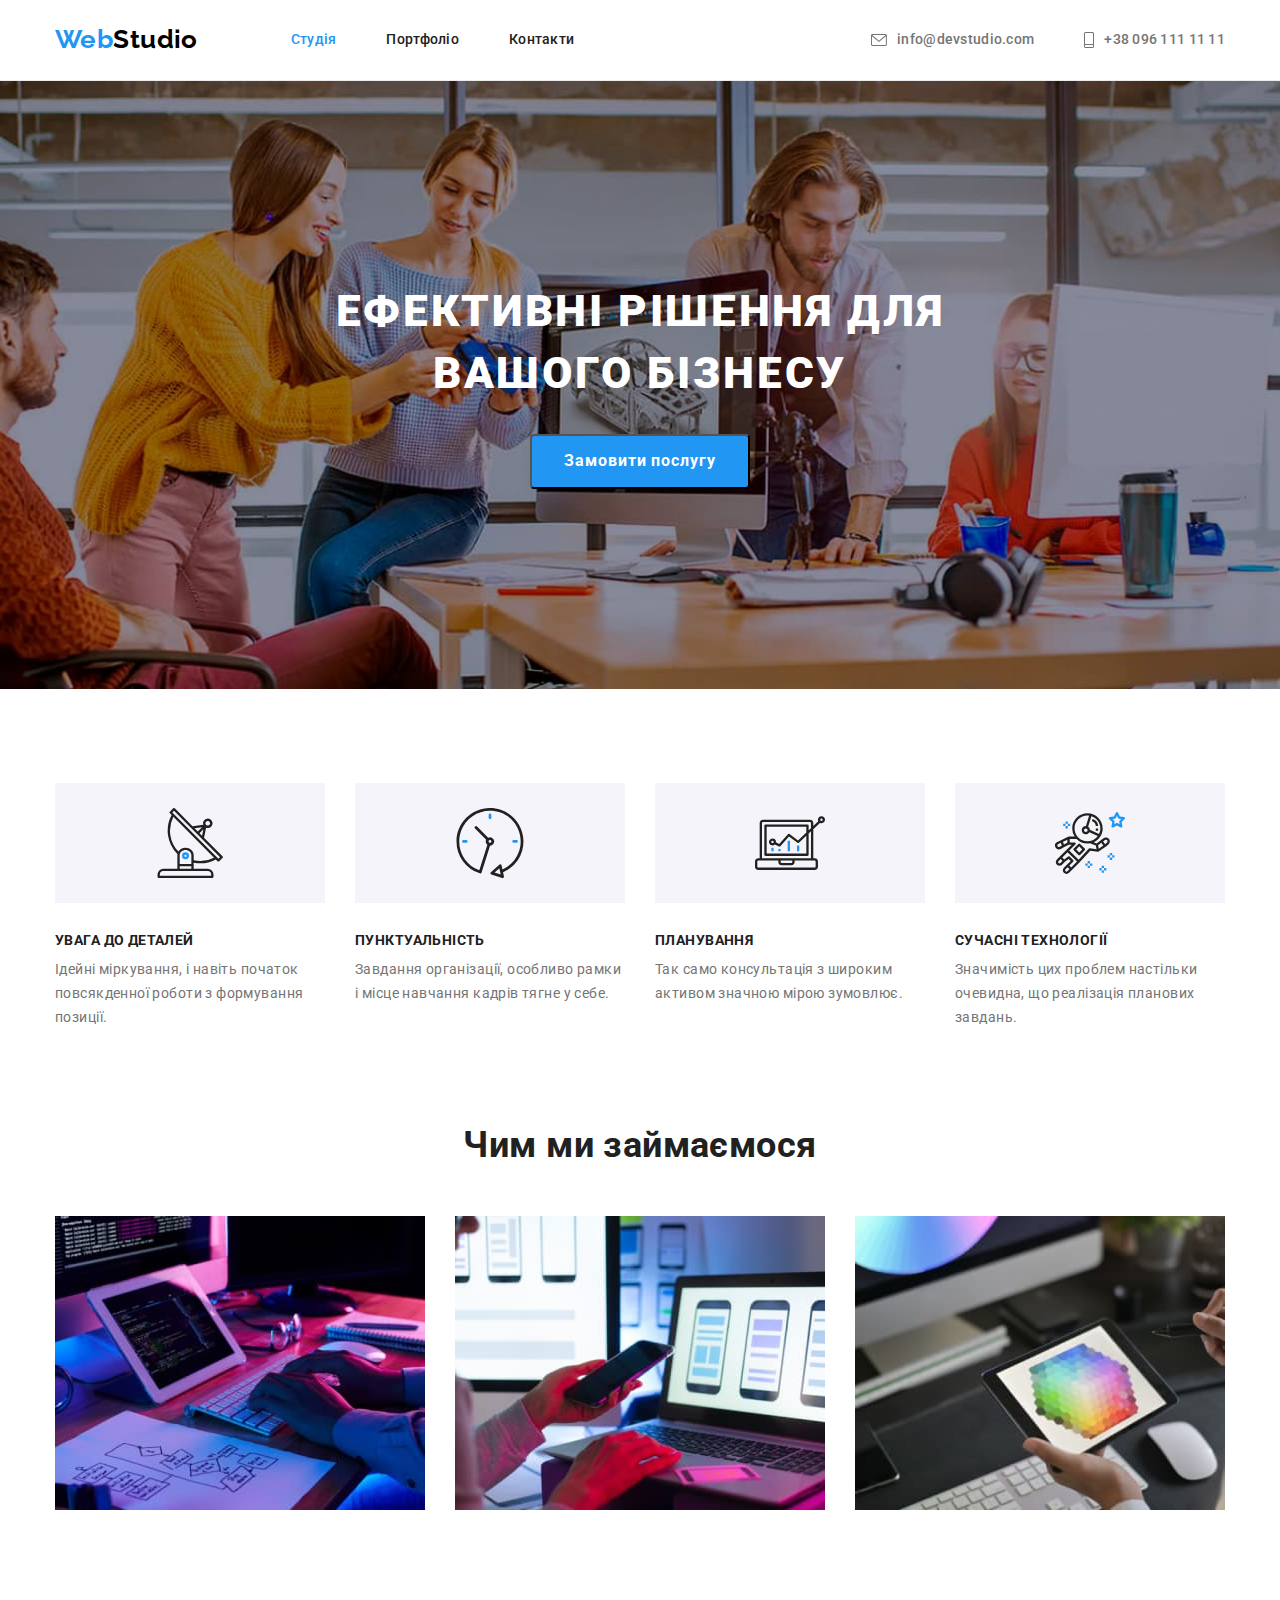
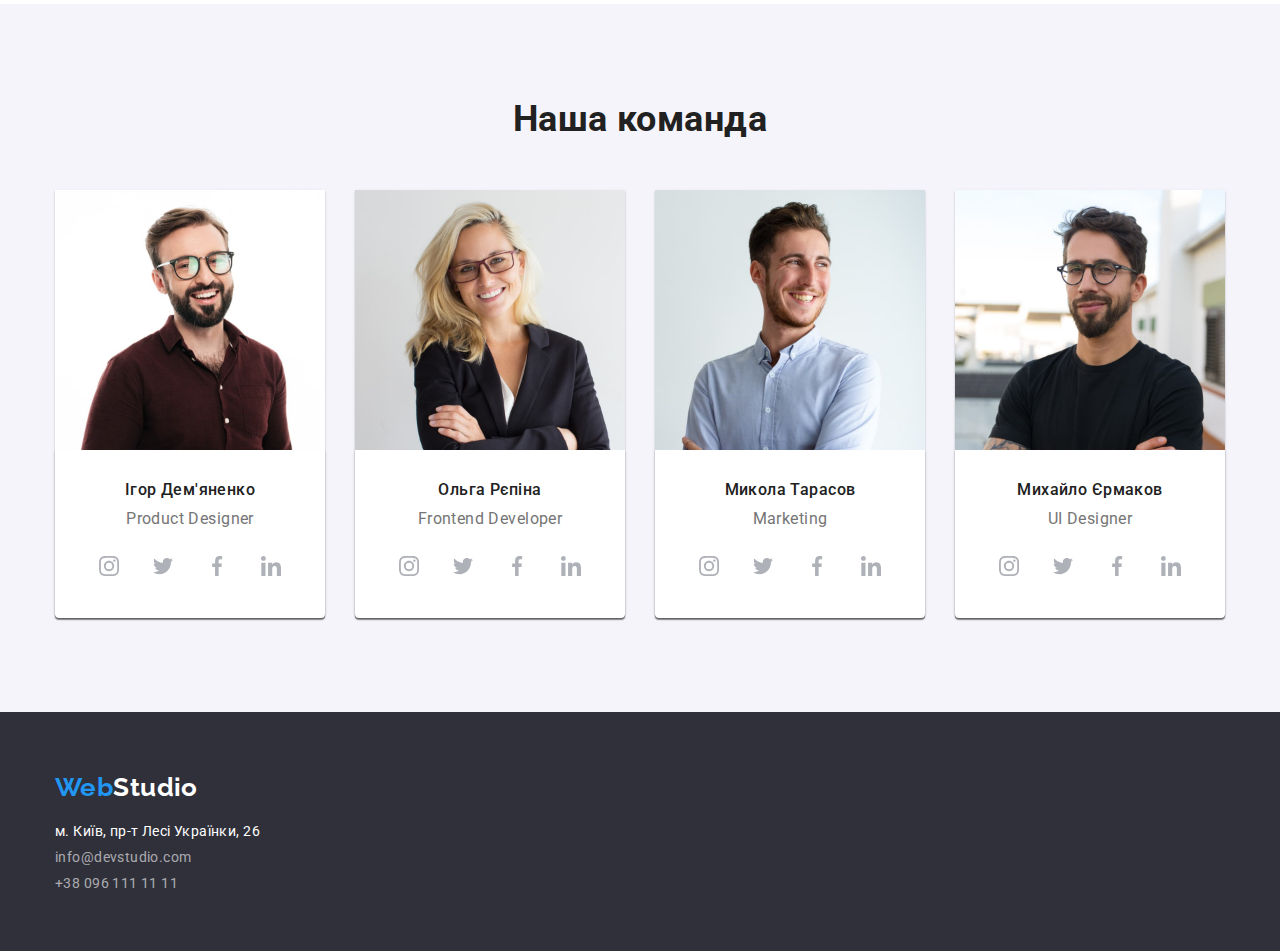
==== index.html @ ec299603 "добавила значки соц мереж" ====
<!DOCTYPE html>
<html lang="uk">
<head>
    <meta charset="UTF-8">
    <meta http-equiv="X-UA-Compatible" content="IE=edge">
    <meta name="viewport" content="width=device-width, initial-scale=1.0">
    <title>Web Studio</title>
    <link rel="preconnect" href="https://fonts.googleapis.com">
    <link rel="preconnect" href="https://fonts.gstatic.com" crossorigin>
    <link href="https://fonts.googleapis.com/css2?family=Raleway:wght@700&family=Roboto:wght@400;500;700;900&display=swap" rel="stylesheet">
    <link rel="stylesheet" href="https://cdnjs.cloudflare.com/ajax/libs/modern-normalize/1.1.0/modern-normalize.min.css">
    <link rel="stylesheet" href="./css/styles.css">
</head>
<body>
    <!-- Шапка сторінки -->
    <header>
        <!-- Навігація на інші сторінки -->
      <div class="container main-nav">
        <nav class="main-nav">
            <a href="./index.html" class="logo main-nav"><span class="logo-word">Web</span>Studio</a>
        <ul class="site-nav">
            <li class="item"><a href="./index.html" class="link current">Студія</a></li>
            <li class="item"><a href="./portfolio.html" class="link">Портфоліо</a></li>
            <li class="item"><a href="#" class="link">Контакти</a></li>
        </ul>
        </nav>
        <!-- Контакти -->
        <ul class="auth-nav">
            <li class="item">
                <svg class="envelope" height="12" width="16"><use href="./images/sprite.svg#icon-envelope"></use></svg>
                <a href="mailto:info@devstudio.com" class="link">info@devstudio.com</a>
            </li>
            <li class="item">
                <svg class="tel" height="16" width="10"><use href="./images/sprite.svg#icon-tel"></use></svg>
                <a href="tel:+380961111111" class="link">+38 096 111 11 11</a></li>
        </ul>
      </div>
    </header>
    <!-- Основний контент -->
   <main>
    <!-- Герой -->
    <section class="hero">
       <div class="container">
         <h1 class="hero-title">Ефективні рішення для вашого бізнесу</h1>
         <button type="button" class="button primary">Замовити послугу</button>
       </div>
    </section>
    <!-- Наші особливості -->
    <section class="section">
        <div class="container ">
            <h2 class="section-title visually-hidden">Наші особливості</h2>
        <ul class="features">
            <li class="item">
                <div class="icon"><svg class="com-tion" width="70" height="70"><use href="./images/sprite.svg#icon-com-tion"></use></svg></div>
                <h3 class="title">Увага до деталей</h3>
                <p class="text">Ідейні міркування, і навіть початок повсякденної роботи з формування позиції.</p>
            </li>
            <li class="item">
                <div class="icon"><svg class="com-tion" width="70" height="70"><use href="./images/sprite.svg#icon-clock"></use></svg></div>
                <h3 class="title">Пунктуальність</h3>
                <p class="text">Завдання організації, особливо рамки і місце навчання кадрів тягне у себе.</p>
            </li>
            <li class="item">
                <div class="icon"><svg class="com-tion" width="70" height="70"><use href="./images/sprite.svg#icon-diagram"></use></svg></div>
                <h3 class="title">Планування</h3>
                <p class="text">Так само консультація з широким активом значною мірою зумовлює.</p>
            </li>
            <li class="item">
                <div class="icon"><svg class="com-tion" width="70" height="70"><use href="./images/sprite.svg#icon-astronaut"></use></svg></div>
                <h3 class="title">Сучасні технології</h3>
                <p class="text">Значимість цих проблем настільки очевидна, що реалізація планових завдань.</p>
            </li>
        </ul>
        </div>
    </section>
    <!-- Чим ми займаємося -->
    <section class="section no-padding">
       <div class="container">
         <h2 class="section-title">Чим ми займаємося</h2>
        <ul class="section-list">
            <li class="item"><img src="./images/img.jpg" alt="Десктопні додатки" width="370"></li>
            <li class="item"><img src="./images/img-2.jpg" alt="Мобільні додатки" width="370"></li>
            <li class="item"><img src="./images/img-3.jpg" alt="Дизайнерські рішення" width="370"></li>
        </ul>
       </div>
    </section>
    <!-- Наша команда -->
    <section class="section">
        <div class="container">
            <h2 class="section-title">Наша команда</h2>
        <ul class="worker">
            <li class="item"><img src="./images/img-4.jpg" alt="Усміхнений мужчина в окулярах" width="270" class="img">
            <div class="element">
                <h3 class="worker-title">Ігор Дем'яненко</h3>
                <p lang="en" class="worker-text">Product Designer</p>
                <ul class="network">
                    <li class="icon"><svg height="20" width="20"><use href="./images/sprite.svg#icon-instagram"></use></svg></li>
                    <li class="icon"><svg height="20" width="20"><use href="./images/sprite.svg#icon-twitter"></use></svg></li>
                    <li class="icon"><svg height="20" width="20"><use href="./images/sprite.svg#icon-facebook"></use></svg></li>
                    <li class="icon"><svg height="20" width="20"><use href="./images/sprite.svg#icon-linkedin"></use></svg></li>
                </ul>
            </div>
            </li>
            <li class="item"><img src="./images/img-5.jpg" alt="Усміхнена дівчина" width="270" class="img">
            <div class="element">
                <h3 class="worker-title">Ольга Рєпіна</h3>
                <p lang="en" class="worker-text">Frontend Developer</p>
                <ul class="network">
                    <li class="icon"><svg height="20" width="20"><use href="./images/sprite.svg#icon-instagram"></use></svg></li>
                    <li class="icon"><svg height="20" width="20"><use href="./images/sprite.svg#icon-twitter"></use></svg></li>
                    <li class="icon"><svg height="20" width="20"><use href="./images/sprite.svg#icon-facebook"></use></svg></li>
                    <li class="icon"><svg height="20" width="20"><use href="./images/sprite.svg#icon-linkedin"></use></svg></li>
                </ul>
            </div>
            </li>
            <li class="item"><img src="./images/img-6.jpg" alt="Усміхнений хлопець" width="270" class="img">
            <div class="element">
                <h3 class="worker-title">Микола Тарасов</h3>
                <p lang="en" class="worker-text">Marketing</p>
                <ul class="network">
                    <li class="icon"><svg height="20" width="20"><use href="./images/sprite.svg#icon-instagram"></use></svg></li>
                    <li class="icon"><svg height="20" width="20"><use href="./images/sprite.svg#icon-twitter"></use></svg></li>
                    <li class="icon"><svg height="20" width="20"><use href="./images/sprite.svg#icon-facebook"></use></svg></li>
                    <li class="icon"><svg height="20" width="20"><use href="./images/sprite.svg#icon-linkedin"></use></svg></li>
                </ul>
            </div>
            </li>
            <li class="item"><img src="./images/img-7.jpg" alt="Хлопець в окулярах" width="270" class="img">
            <div class="element">
                <h3 class="worker-title">Михайло Єрмаков</h3>
                <p lang="en" class="worker-text">UI Designer</p>
                <ul class="network">
                    <li class="icon"><svg height="20" width="20"><use href="./images/sprite.svg#icon-instagram"></use></svg></li>
                    <li class="icon"><svg height="20" width="20"><use href="./images/sprite.svg#icon-twitter"></use></svg></li>
                    <li class="icon"><svg height="20" width="20"><use href="./images/sprite.svg#icon-facebook"></use></svg></li>
                    <li class="icon"><svg height="20" width="20"><use href="./images/sprite.svg#icon-linkedin"></use></svg></li>
                </ul>
            </div>
            </li>
        </ul>
        </div>
    </section>
   </main>
   <!-- Футер -->
   <footer class="footer">
    <div class="container">
        <a href="./index.html" class="logo"><span class="logo-word">Web</span>Studio</a>
    <address>
        <ul class="adress">
            <li class="item"><a href="https://goo.gl/maps/bKzN3VFKRx83bwKXA" target="_blank" rel="noopener noreferrer nofollow" class="adress-title">м. Київ, пр-т Лесі Українки, 26</a></li>
            <li class="item"><a href="mailto:info@devstudio.com" class="adress-contact">info@devstudio.com</a></li>
            <li class="item"><a href="tel:+380961111111" class="adress-contact">+38 096 111 11 11</a></li>
        </ul>
    </address>
    </div>
   </footer>
</body>
</html>
---- css/styles.css ----
:root {
    --primary-text-color:#757575;
    --secondary-gray-color:#F5F4FA;
    --title-text-color:#212121;
    --accent-color:#2196F3;
    --primary-white-color:#FFFFFF;
    --secondary-white-color:rgba(255, 255, 255, 0.6);
    --background-grey:#2F303A;
    --hover-blue-color:#188CE8;
}

header {
    border-bottom: 1px solid #ECECEC;
}

body {
    background-color: var(--primary-white-color);
    color: var(--primary-text-color);

    font-family: roboto, sans-serif;
    letter-spacing: 0.03em;
    font-size: 14px;
}

h1, h2, h3, p, ul {
    margin-top: 0;
    margin-bottom: 0;
}

img, svg {
    display: block;
}

.container {
margin-left: auto;
margin-right: auto;
width: 1200px;
padding-left: 15px;
padding-right: 15px;
}

/* logo */
.logo {
    color: #000000;

    font-family: Raleway, sans-serif;
    font-weight: 700;
    font-size: 26px;
    line-height: 1.2;
    text-decoration: none;
}

.logo-word {
    color: var(--accent-color);

    font-family: Raleway, sans-serif;
}

/* маркери */
ul {
    list-style: none;
    padding-inline-start: 0;
}

/* прихований текст */
.visually-hidden {
  position: absolute;
    white-space: nowrap;
    width: 1px;
    height: 1px;
    overflow: hidden;
    border: 0;
    padding: 0;
    clip: rect(0 0 0 0);
    clip-path: inset(50%);
    margin: -1px;
}

/* main nav */
.main-nav {
    display: flex;
    align-self: center;
}

/* site nav */
.site-nav {
    display: flex;
    margin-left: 93px;
}

.site-nav .item+ .item {
    margin-left: 50px;
}

.site-nav .link {
    display: block;
    padding-top: 32px;
    padding-bottom: 32px;

    color: var(--title-text-color);
    letter-spacing: 0.02em;

    font-weight: 500;
    line-height: 1.14;
    text-decoration: none;
}

.site-nav .link:hover,
.site-nav .link:focus {
    color: var(--accent-color);
}

.site-nav .link.current {
    color: var(--accent-color);
}

/* контакти */
.auth-nav {
    display: flex;
    margin-left: auto;
}

.auth-nav .item+ .item {
    margin-left: 50px;
}

.auth-nav .item {
    display: flex;
    align-items: center;
}

.auth-nav .envelope {
    fill: var(--primary-text-color);
}

.auth-nav .tel,
.auth-nav .envelope {
    margin-right: 10px;
    cursor: pointer;
}

.auth-nav .link {
    display: block;
    padding-top: 32px;
    padding-bottom: 32px;

    color: var(--primary-text-color);

    font-weight: 500;
    line-height: 1.14;
    letter-spacing: 0.02em;
    text-decoration: none;
}

.auth-nav .link:hover,
.auth-nav .link:focus {
    color: var(--accent-color);
}

/* footer */
.footer {
    padding-top: 60px;
    padding-bottom: 60px;

    background-color: var(--background-grey);
}

.footer .logo {
    display: block;
    margin-bottom: 20px;

    color: var(--primary-white-color);

    font-family: Raleway, sans-serif;
    font-weight: 700;
    font-size: 26px;
    line-height: 1.2;
    text-decoration: none;
}

.adress {
     font-style: normal;   
}

.adress .item+ .item {
    margin-top: 9px;
} 

.adress-title {
    color: var(--primary-white-color);
    text-decoration: none;
    line-height: 1.19;
}

.adress-contact {
    color: var(--secondary-white-color);
    text-decoration: none;
    line-height: 1.19;
}

.adress-contact:hover {
    color: var(--accent-color);
}

.adress-contact:focus {
    color: var(--accent-color);
}

/* index */
/* hero */
.hero {
    background-color: var(--background-grey);
    min-height: 600px;
    max-width: 1600px;
    margin: 0 auto;

    background-image: url(../images/img-hero.jpg);
    background-position: center;
    background-size: cover;

    text-align: center;
    padding-top: 200px;
    padding-bottom: 200px;
}

.hero-title {
    width: 696px;
    margin: 0 auto;
    margin-bottom: 30px;

    color: var(--primary-white-color);

    font-style: normal;
    font-weight: 900;
    font-size: 44px;
    line-height: 1.4;
    letter-spacing: 0.06em;
    text-transform: uppercase;
}

/* button */
.button {
    display: inline-block;
    border-radius: 4px;
    text-align: center;

    color: var(--primary-white-color);
    background-color: var(--accent-color);

    font-family: inherit;
    font-weight: 700;
    font-size: 16px;
    line-height: 1.9;
}

.button.primary {
    padding: 10px 32px;
    min-width: 216px;

    color: var(--primary-white-color);
    background-color: var(--accent-color);

    letter-spacing: 0.06em;
    cursor: pointer;
}

.button.primary:hover {
    color: var(--primary-white-color);
    background-color: var(--hover-blue-color);
}

.button.primary:focus {
    color: var(--primary-white-color);
    background-color: var(--hover-blue-color);
}

/* features */
.features {
    display: flex;
    justify-content: space-between;
}

.features .icon {
    display: flex;
    align-items:center;
    justify-content: center;
    height: 120px;
    margin-bottom: 30px;
    background-color: var(--secondary-gray-color);
}

.features .title {
    margin-bottom: 10px;

    color: var(--title-text-color);

    font-size: 14px;
    line-height: 1.14;
    text-transform: uppercase;
}

.features .item {
    width: 270px;
}

.features .text {
    line-height: 1.7;
}

/* section */
.section {
    padding-top: 94px;
    padding-bottom: 94px;
}

.section:nth-child(4) {
    background-color: var(--secondary-gray-color);
}

.section.no-padding {
    padding-top: 0;
}

.section-title {
    margin-bottom: 50px;

    color: var(--title-text-color);

    font-size: 36px;
    line-height: 1.17;
    text-align: center;
}

.section-list {
    display: flex;
}

.section-list .item+ .item {
    margin-left: 30px;
}

/* команда */
.team {
    padding-top: 94px;
    padding-bottom: 94px;

    background-color: var(--secondary-gray-color);
}
.worker .worker-title {
    margin-bottom: 10px;

    color: var(--title-text-color);

    font-weight: 500; 
    font-size: 16px;
    line-height: 1.19;
    text-align: center;
}

.worker {
    display: flex;
}

.worker .item+ .item {
    margin-left: 30px;
}

.worker .network {
    display: flex;
    margin: 0 32px;
    justify-content: space-between;
    align-items:center;
}

.network .icon {
    height: 44px;
    width: 44px;
    padding: 12px;
    fill: #AFB1B8;
    border-radius:50%;
}

.network .icon:hover {
    background-color: var(--accent-color);
    fill:var(--primary-white-color);
} 

.worker .item {
    background-color: var(--primary-white-color);
    border-bottom-left-radius: 4px;
    border-bottom-right-radius: 4px;
    box-shadow: 0px 1px 3px rgba(0, 0, 0, 0.12), 0px 1px 1px rgba(0, 0, 0, 0.14), 0px 2px 1px rgba(0, 0, 0, 0.2);
}

.worker .element {
    border-bottom-left-radius: 4px;
    border-bottom-right-radius: 4px;
    box-shadow: 0px 1px 3px rgba(0, 0, 0, 0.12), 0px 1px 1px rgba(0, 0, 0, 0.14), 0px 2px 1px rgba(0, 0, 0, 0.2);
    padding-top: 30px;
    padding-bottom: 30px;
}

.worker .worker-text {
    font-size: 16px;
    line-height: 1.19;
    text-align: center;
    margin-bottom: 16px;
}

/* portfolio */
/* button */
.button.secondary {
    padding: 6px 22px;
    min-width: 73px;

    color: var(--title-text-color);
    background-color: var(--secondary-gray-color);

    font-weight: 500;
    font-size: 16px;
    line-height: 1.6;
    cursor: pointer;
    border: none;
}

.button.secondary:hover{
    color: var(--primary-white-color);
    background-color: var(--accent-color);
}

.button.secondary:focus {
    color: var(--primary-white-color);
    background-color: var(--accent-color);
}

.section .filter {
    display: flex;
    justify-content: center;
    margin-bottom: 56px;
}

.filter .item+ .item {
    margin-left: 8px;
}

/* work */
.work-list {
    display: flex;
    flex-wrap: wrap;
    gap: 30px;
}

.flex-element .link {
    text-decoration: none;
}

.project .project-title {
    margin-bottom: 4px;

    color: var(--title-text-color);

    font-size: 18px;
    line-height: 2;
    letter-spacing: 0.06em;
}

.project .project-text {
    color: var(--primary-text-color);

    font-size: 16px;
    line-height: 1.9;
}

.project {
    border: 1px solid #EEEEEE;
    border-top: none;
    padding: 20px 24px;
}
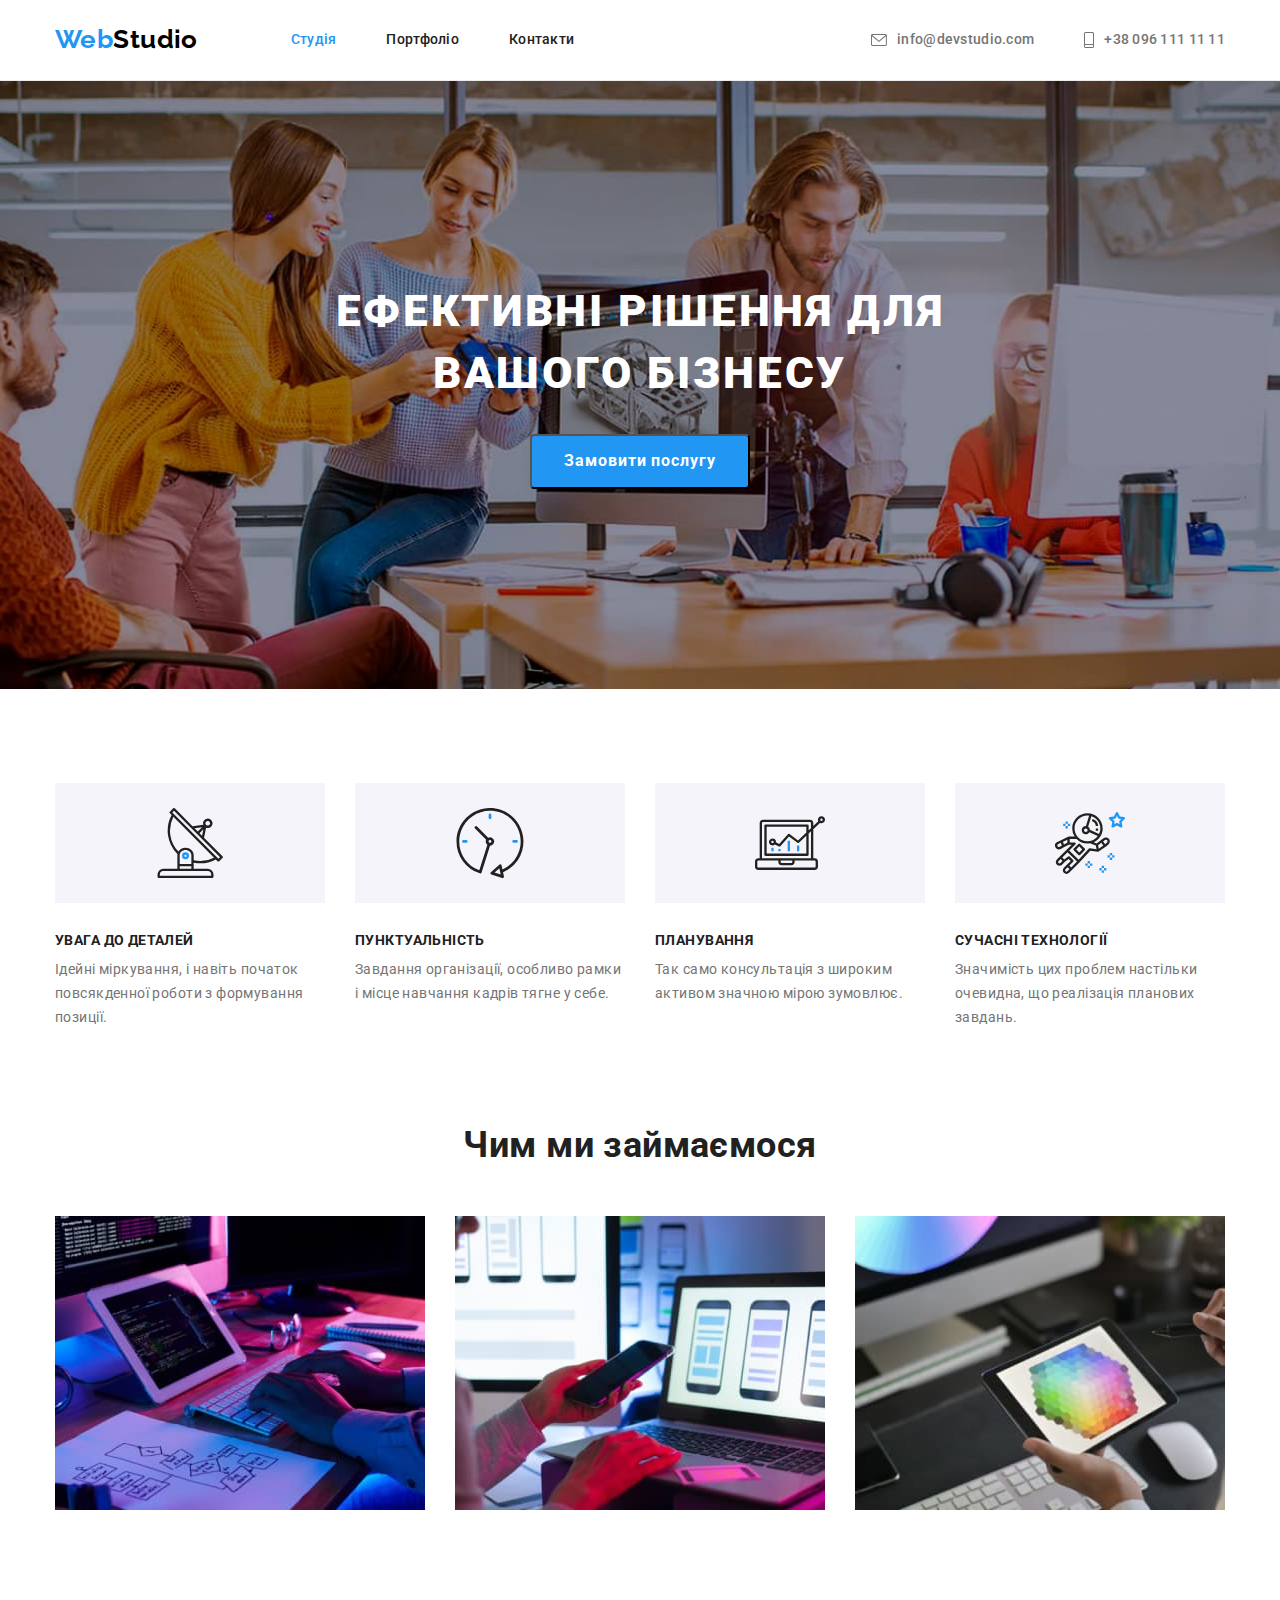
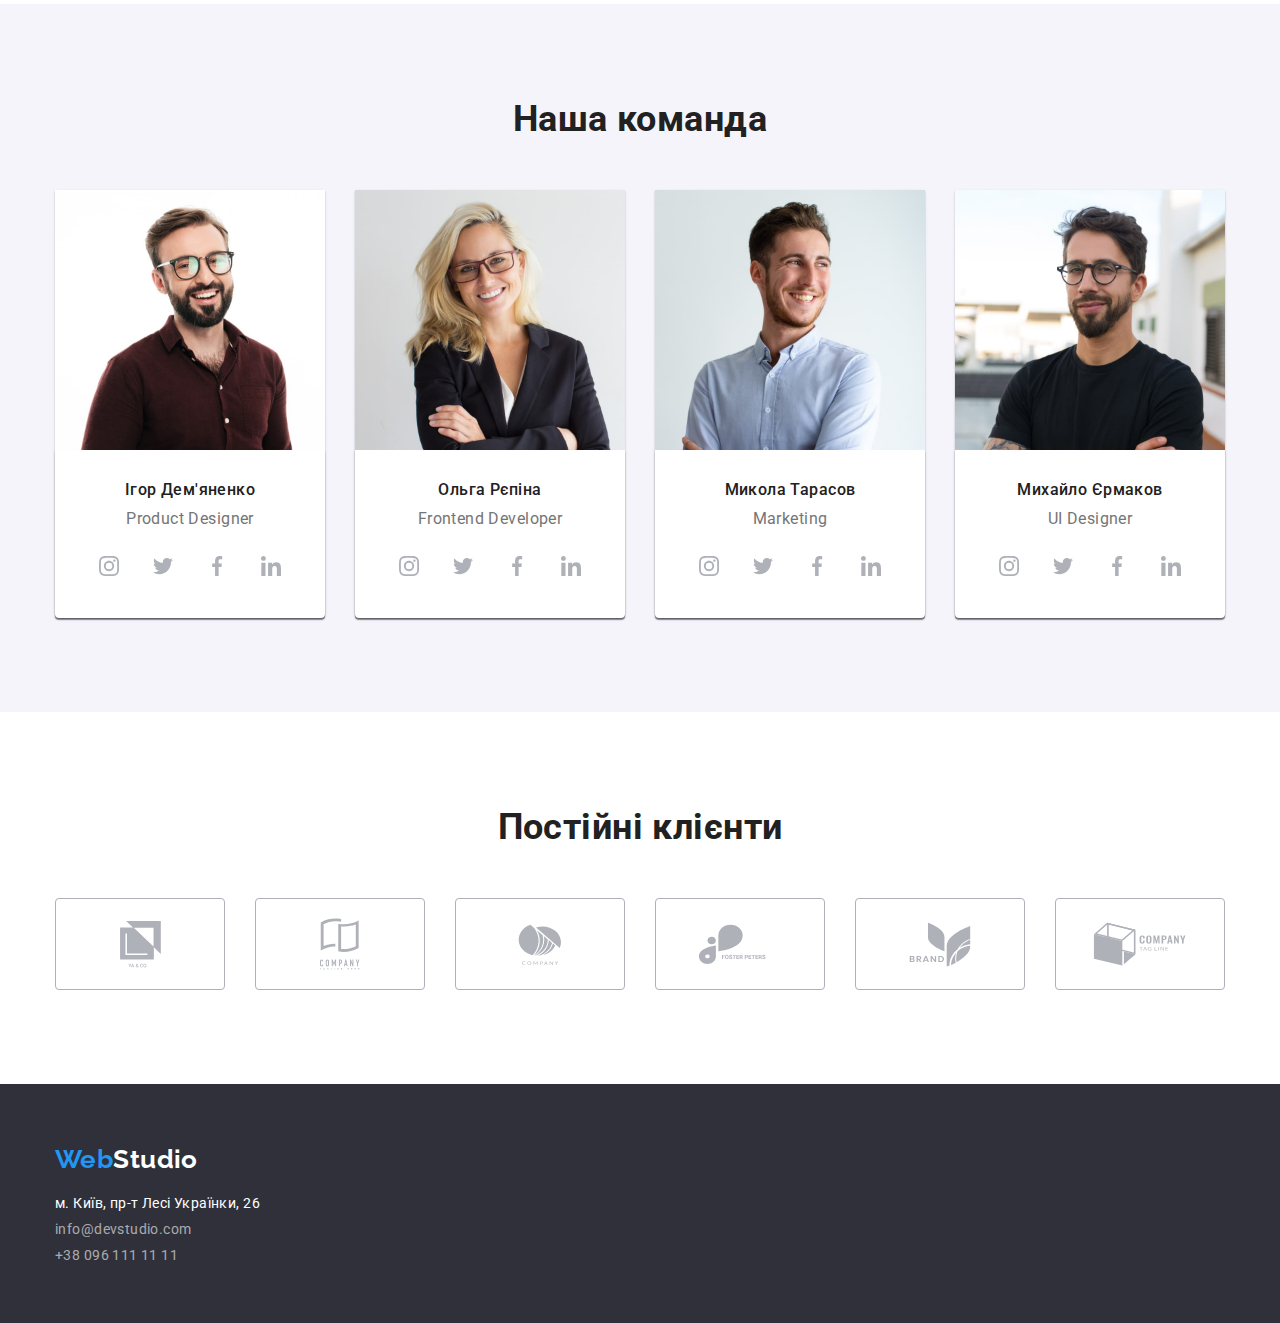
==== commit ba5a2fae: "добавила секцію company" ====
--- a/index.html
+++ b/index.html
@@ -51,22 +51,22 @@
             <h2 class="section-title visually-hidden">Наші особливості</h2>
         <ul class="features">
             <li class="item">
-                <div class="icon"><svg class="com-tion" width="70" height="70"><use href="./images/sprite.svg#icon-com-tion"></use></svg></div>
+                <div class="icon"><svg width="70" height="70"><use href="./images/sprite.svg#icon-com-tion"></use></svg></div>
                 <h3 class="title">Увага до деталей</h3>
                 <p class="text">Ідейні міркування, і навіть початок повсякденної роботи з формування позиції.</p>
             </li>
             <li class="item">
-                <div class="icon"><svg class="com-tion" width="70" height="70"><use href="./images/sprite.svg#icon-clock"></use></svg></div>
+                <div class="icon"><svg width="70" height="70"><use href="./images/sprite.svg#icon-clock"></use></svg></div>
                 <h3 class="title">Пунктуальність</h3>
                 <p class="text">Завдання організації, особливо рамки і місце навчання кадрів тягне у себе.</p>
             </li>
             <li class="item">
-                <div class="icon"><svg class="com-tion" width="70" height="70"><use href="./images/sprite.svg#icon-diagram"></use></svg></div>
+                <div class="icon"><svg width="70" height="70"><use href="./images/sprite.svg#icon-diagram"></use></svg></div>
                 <h3 class="title">Планування</h3>
                 <p class="text">Так само консультація з широким активом значною мірою зумовлює.</p>
             </li>
             <li class="item">
-                <div class="icon"><svg class="com-tion" width="70" height="70"><use href="./images/sprite.svg#icon-astronaut"></use></svg></div>
+                <div class="icon"><svg width="70" height="70"><use href="./images/sprite.svg#icon-astronaut"></use></svg></div>
                 <h3 class="title">Сучасні технології</h3>
                 <p class="text">Значимість цих проблем настільки очевидна, що реалізація планових завдань.</p>
             </li>
@@ -140,6 +140,19 @@
         </ul>
         </div>
     </section>
+    <section class="section">
+        <div class="container">
+            <h2 class="section-title">Постійні клієнти</h2>
+            <ul class="list-company">
+                <li class="icon"><svg width="41" height="46.7"><use href="/images/sprite.svg#icon-company1"></use></svg></li>
+                <li class="icon"><svg width="40" height="52"><use href="/images/sprite.svg#icon-company2"></use></svg></li>
+                <li class="icon"><svg width="43.46" height="41.18"><use href="/images/sprite.svg#icon-company3"></use></svg></li>
+                <li class="icon"><svg width="84.44" height="40.62"><use href="/images/sprite.svg#icon-company4"></use></svg></li>
+                <li class="icon"><svg width="62.54" height="45.43"><use href="/images/sprite.svg#icon-company5"></use></svg></li>
+                <li class="icon"><svg width="93.79" height="43.93"><use href="/images/sprite.svg#icon-company6"></use></svg></li>
+            </ul>
+        </div>
+    </section>
    </main>
    <!-- Футер -->
    <footer class="footer">
--- a/css/styles.css
+++ b/css/styles.css
@@ -7,6 +7,7 @@
     --secondary-white-color:rgba(255, 255, 255, 0.6);
     --background-grey:#2F303A;
     --hover-blue-color:#188CE8;
+    --primary-icon-color:#AFB1B8;
 }
 
 header {
@@ -407,6 +408,30 @@
     margin-bottom: 16px;
 }
 
+/* companies */
+
+.list-company {
+    display: flex;
+    justify-content: space-between;
+}
+
+.list-company .icon {
+    display: flex;
+    border: 1px solid var(--primary-icon-color);
+    border-radius: 4px;
+    fill: var(--primary-icon-color);
+    height: 92px;
+    width: 170px;
+    align-items:center;
+    justify-content: center;
+    cursor: pointer;
+}
+
+.list-company .icon:hover {
+    fill: var(--accent-color);
+    border: 1px solid var(--accent-color); 
+}
+
 /* portfolio */
 /* button */
 .button.secondary {
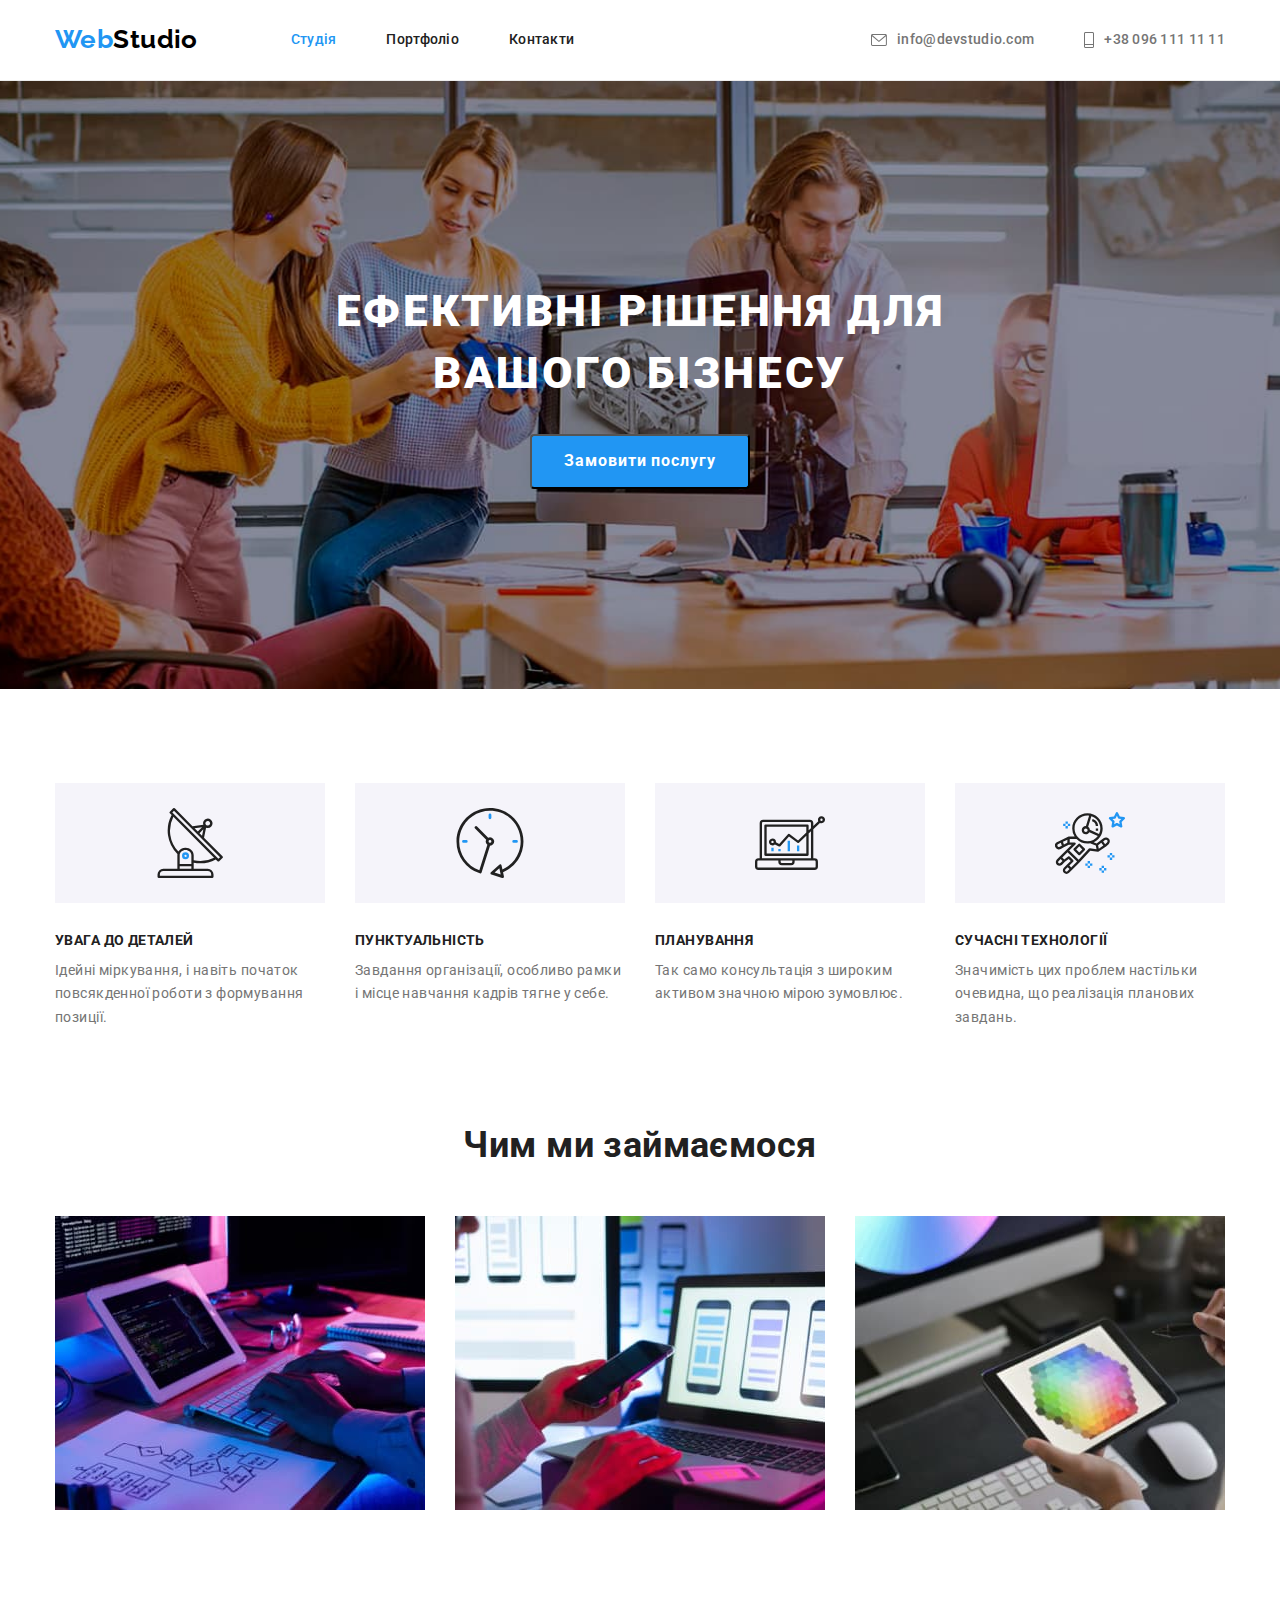
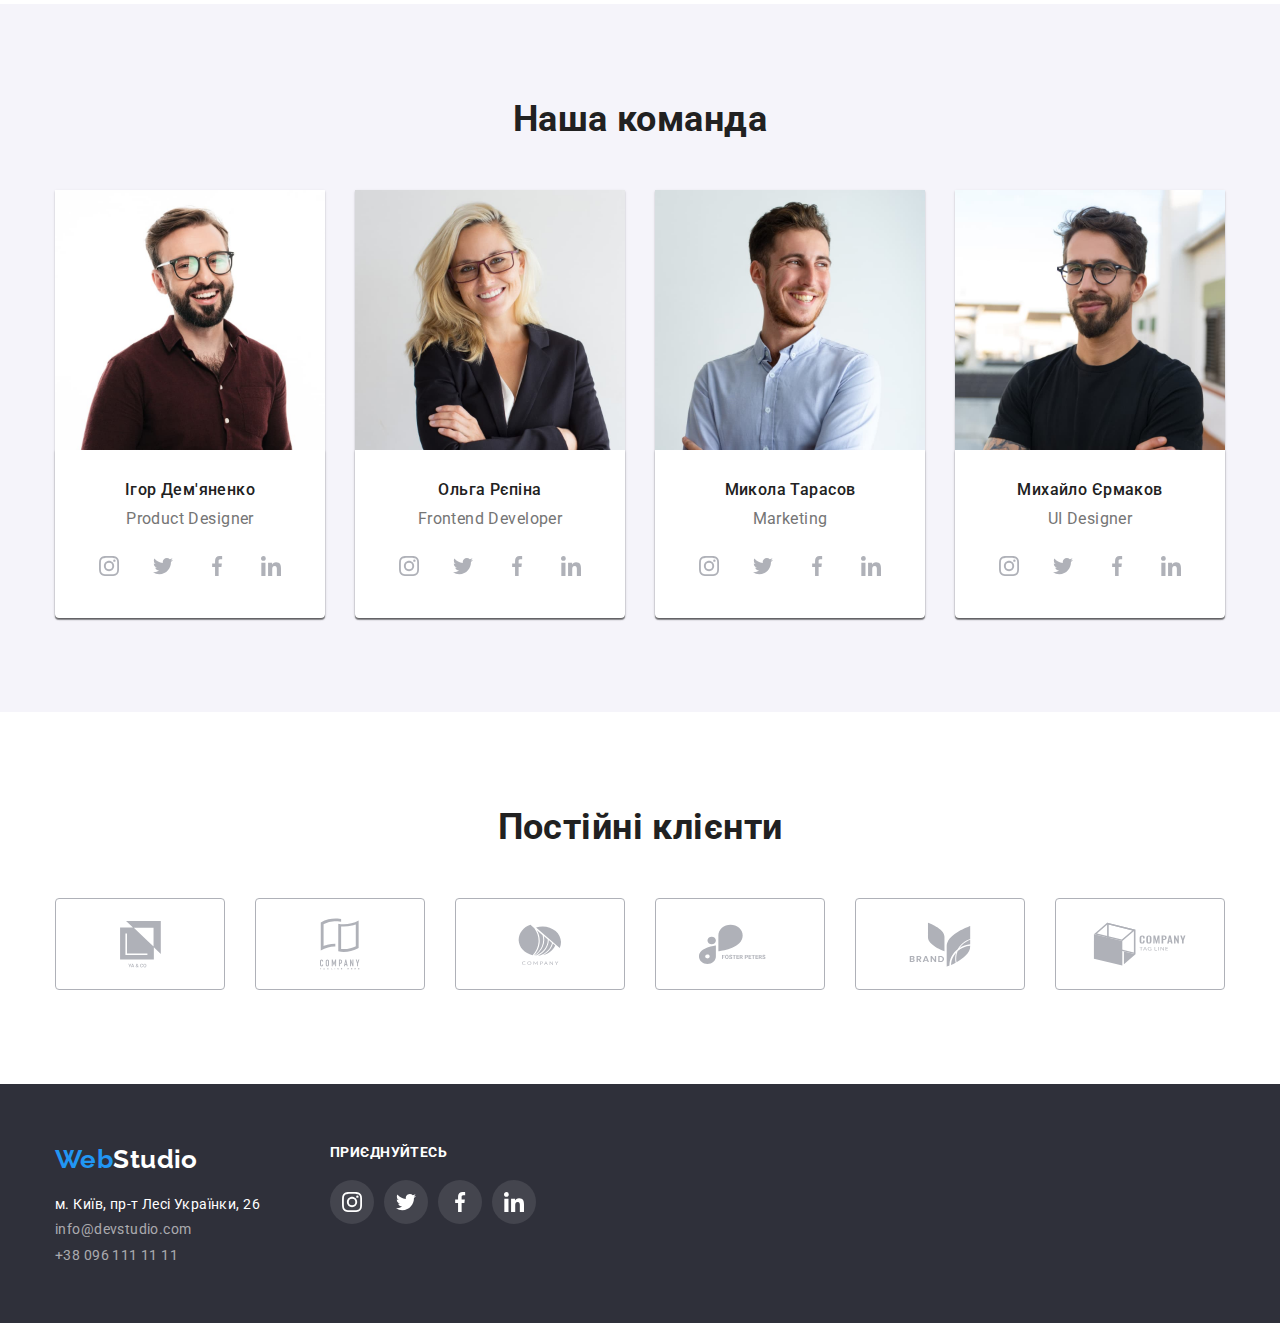
==== commit 87ad40a5: "добавила соц мережі в футер" ====
--- a/index.html
+++ b/index.html
@@ -26,13 +26,22 @@
         </nav>
         <!-- Контакти -->
         <ul class="auth-nav">
-            <li class="item">
-                <svg class="envelope" height="12" width="16"><use href="./images/sprite.svg#icon-envelope"></use></svg>
-                <a href="mailto:info@devstudio.com" class="link">info@devstudio.com</a>
+            <li class="item">  
+                <a href="mailto:info@devstudio.com" class="link">
+                    <svg class="envelope" height="12" width="16">
+                        <use href="./images/sprite.svg#icon-envelope"></use>
+                    </svg>
+                    info@devstudio.com
+                </a>
             </li>
             <li class="item">
-                <svg class="tel" height="16" width="10"><use href="./images/sprite.svg#icon-tel"></use></svg>
-                <a href="tel:+380961111111" class="link">+38 096 111 11 11</a></li>
+                <a href="tel:+380961111111" class="link">
+                    <svg class="tel" height="16" width="10">
+                        <use href="./images/sprite.svg#icon-tel"></use>
+                    </svg>
+                    +38 096 111 11 11
+                </a>
+            </li>
         </ul>
       </div>
     </header>
@@ -94,10 +103,10 @@
                 <h3 class="worker-title">Ігор Дем'яненко</h3>
                 <p lang="en" class="worker-text">Product Designer</p>
                 <ul class="network">
-                    <li class="icon"><svg height="20" width="20"><use href="./images/sprite.svg#icon-instagram"></use></svg></li>
-                    <li class="icon"><svg height="20" width="20"><use href="./images/sprite.svg#icon-twitter"></use></svg></li>
-                    <li class="icon"><svg height="20" width="20"><use href="./images/sprite.svg#icon-facebook"></use></svg></li>
-                    <li class="icon"><svg height="20" width="20"><use href="./images/sprite.svg#icon-linkedin"></use></svg></li>
+                    <li class="icon" tabindex="0"><svg height="20" width="20"><use href="./images/sprite.svg#icon-instagram"></use></svg></li>
+                    <li class="icon" tabindex="0"><svg height="20" width="20"><use href="./images/sprite.svg#icon-twitter"></use></svg></li>
+                    <li class="icon" tabindex="0"><svg height="20" width="20"><use href="./images/sprite.svg#icon-facebook"></use></svg></li>
+                    <li class="icon" tabindex="0"><svg height="20" width="20"><use href="./images/sprite.svg#icon-linkedin"></use></svg></li>
                 </ul>
             </div>
             </li>
@@ -106,10 +115,10 @@
                 <h3 class="worker-title">Ольга Рєпіна</h3>
                 <p lang="en" class="worker-text">Frontend Developer</p>
                 <ul class="network">
-                    <li class="icon"><svg height="20" width="20"><use href="./images/sprite.svg#icon-instagram"></use></svg></li>
-                    <li class="icon"><svg height="20" width="20"><use href="./images/sprite.svg#icon-twitter"></use></svg></li>
-                    <li class="icon"><svg height="20" width="20"><use href="./images/sprite.svg#icon-facebook"></use></svg></li>
-                    <li class="icon"><svg height="20" width="20"><use href="./images/sprite.svg#icon-linkedin"></use></svg></li>
+                    <li class="icon" tabindex="0"><svg height="20" width="20"><use href="./images/sprite.svg#icon-instagram"></use></svg></li>
+                    <li class="icon" tabindex="0"><svg height="20" width="20"><use href="./images/sprite.svg#icon-twitter"></use></svg></li>
+                    <li class="icon" tabindex="0"><svg height="20" width="20"><use href="./images/sprite.svg#icon-facebook"></use></svg></li>
+                    <li class="icon" tabindex="0"><svg height="20" width="20"><use href="./images/sprite.svg#icon-linkedin"></use></svg></li>
                 </ul>
             </div>
             </li>
@@ -118,10 +127,10 @@
                 <h3 class="worker-title">Микола Тарасов</h3>
                 <p lang="en" class="worker-text">Marketing</p>
                 <ul class="network">
-                    <li class="icon"><svg height="20" width="20"><use href="./images/sprite.svg#icon-instagram"></use></svg></li>
-                    <li class="icon"><svg height="20" width="20"><use href="./images/sprite.svg#icon-twitter"></use></svg></li>
-                    <li class="icon"><svg height="20" width="20"><use href="./images/sprite.svg#icon-facebook"></use></svg></li>
-                    <li class="icon"><svg height="20" width="20"><use href="./images/sprite.svg#icon-linkedin"></use></svg></li>
+                    <li class="icon" tabindex="0"><svg height="20" width="20"><use href="./images/sprite.svg#icon-instagram"></use></svg></li>
+                    <li class="icon" tabindex="0"><svg height="20" width="20"><use href="./images/sprite.svg#icon-twitter"></use></svg></li>
+                    <li class="icon" tabindex="0"><svg height="20" width="20"><use href="./images/sprite.svg#icon-facebook"></use></svg></li>
+                    <li class="icon" tabindex="0"><svg height="20" width="20"><use href="./images/sprite.svg#icon-linkedin"></use></svg></li>
                 </ul>
             </div>
             </li>
@@ -130,10 +139,10 @@
                 <h3 class="worker-title">Михайло Єрмаков</h3>
                 <p lang="en" class="worker-text">UI Designer</p>
                 <ul class="network">
-                    <li class="icon"><svg height="20" width="20"><use href="./images/sprite.svg#icon-instagram"></use></svg></li>
-                    <li class="icon"><svg height="20" width="20"><use href="./images/sprite.svg#icon-twitter"></use></svg></li>
-                    <li class="icon"><svg height="20" width="20"><use href="./images/sprite.svg#icon-facebook"></use></svg></li>
-                    <li class="icon"><svg height="20" width="20"><use href="./images/sprite.svg#icon-linkedin"></use></svg></li>
+                    <li class="icon" tabindex="0"><svg height="20" width="20"><use href="./images/sprite.svg#icon-instagram"></use></svg></li>
+                    <li class="icon" tabindex="0"><svg height="20" width="20"><use href="./images/sprite.svg#icon-twitter"></use></svg></li>
+                    <li class="icon" tabindex="0"><svg height="20" width="20"><use href="./images/sprite.svg#icon-facebook"></use></svg></li>
+                    <li class="icon" tabindex="0"><svg height="20" width="20"><use href="./images/sprite.svg#icon-linkedin"></use></svg></li>
                 </ul>
             </div>
             </li>
@@ -144,12 +153,12 @@
         <div class="container">
             <h2 class="section-title">Постійні клієнти</h2>
             <ul class="list-company">
-                <li class="icon"><svg width="41" height="46.7"><use href="/images/sprite.svg#icon-company1"></use></svg></li>
-                <li class="icon"><svg width="40" height="52"><use href="/images/sprite.svg#icon-company2"></use></svg></li>
-                <li class="icon"><svg width="43.46" height="41.18"><use href="/images/sprite.svg#icon-company3"></use></svg></li>
-                <li class="icon"><svg width="84.44" height="40.62"><use href="/images/sprite.svg#icon-company4"></use></svg></li>
-                <li class="icon"><svg width="62.54" height="45.43"><use href="/images/sprite.svg#icon-company5"></use></svg></li>
-                <li class="icon"><svg width="93.79" height="43.93"><use href="/images/sprite.svg#icon-company6"></use></svg></li>
+                <li class="icon" tabindex="0"><svg width="41" height="46.7"><use href="/images/sprite.svg#icon-company1"></use></svg></li>
+                <li class="icon" tabindex="0"><svg width="40" height="52"><use href="/images/sprite.svg#icon-company2"></use></svg></li>
+                <li class="icon" tabindex="0"><svg width="43.46" height="41.18"><use href="/images/sprite.svg#icon-company3"></use></svg></li>
+                <li class="icon" tabindex="0"><svg width="84.44" height="40.62"><use href="/images/sprite.svg#icon-company4"></use></svg></li>
+                <li class="icon" tabindex="0"><svg width="62.54" height="45.43"><use href="/images/sprite.svg#icon-company5"></use></svg></li>
+                <li class="icon" tabindex="0"><svg width="93.79" height="43.93"><use href="/images/sprite.svg#icon-company6"></use></svg></li>
             </ul>
         </div>
     </section>
@@ -157,14 +166,25 @@
    <!-- Футер -->
    <footer class="footer">
     <div class="container">
-        <a href="./index.html" class="logo"><span class="logo-word">Web</span>Studio</a>
-    <address>
-        <ul class="adress">
-            <li class="item"><a href="https://goo.gl/maps/bKzN3VFKRx83bwKXA" target="_blank" rel="noopener noreferrer nofollow" class="adress-title">м. Київ, пр-т Лесі Українки, 26</a></li>
-            <li class="item"><a href="mailto:info@devstudio.com" class="adress-contact">info@devstudio.com</a></li>
-            <li class="item"><a href="tel:+380961111111" class="adress-contact">+38 096 111 11 11</a></li>
-        </ul>
-    </address>
+        <div>
+            <a href="./index.html" class="logo"><span class="logo-word">Web</span>Studio</a>
+            <address>
+                <ul class="adress">
+                    <li class="item"><a href="https://goo.gl/maps/bKzN3VFKRx83bwKXA" target="_blank" rel="noopener noreferrer nofollow" class="adress-title">м. Київ, пр-т Лесі Українки, 26</a></li>
+                    <li class="item"><a href="mailto:info@devstudio.com" class="adress-contact">info@devstudio.com</a></li>
+                    <li class="item"><a href="tel:+380961111111" class="adress-contact">+38 096 111 11 11</a></li>
+                </ul>
+            </address>
+        </div>
+        <div class="footer-network">
+            <h3 class="network-title">приєднуйтесь</h3>
+            <ul class="network-list">
+                <li class="icon" tabindex="0"><svg height="20" width="20"><use href="./images/sprite.svg#icon-instagram"></use></svg></li>
+                <li class="icon" tabindex="0"><svg height="20" width="20"><use href="./images/sprite.svg#icon-twitter"></use></svg></li>
+                <li class="icon" tabindex="0"><svg height="20" width="20"><use href="./images/sprite.svg#icon-facebook"></use></svg></li>
+                <li class="icon" tabindex="0"><svg height="20" width="20"><use href="./images/sprite.svg#icon-linkedin"></use></svg></li>
+            </ul>
+        </div>
     </div>
    </footer>
 </body>
--- a/css/styles.css
+++ b/css/styles.css
@@ -130,22 +130,23 @@
     align-items: center;
 }
 
-.auth-nav .envelope {
+/* .auth-nav .envelope {
     fill: var(--primary-text-color);
-}
+} */
 
 .auth-nav .tel,
 .auth-nav .envelope {
     margin-right: 10px;
-    cursor: pointer;
 }
 
 .auth-nav .link {
-    display: block;
+    display: flex;
     padding-top: 32px;
     padding-bottom: 32px;
+    align-items:center;
 
     color: var(--primary-text-color);
+    fill: var(--primary-text-color);
 
     font-weight: 500;
     line-height: 1.14;
@@ -156,6 +157,7 @@
 .auth-nav .link:hover,
 .auth-nav .link:focus {
     color: var(--accent-color);
+    fill: var(--accent-color);
 }
 
 /* footer */
@@ -179,6 +181,10 @@
     text-decoration: none;
 }
 
+.footer .container {
+    display: flex;
+}
+
 .adress {
      font-style: normal;   
 }
@@ -206,6 +212,42 @@
 .adress-contact:focus {
     color: var(--accent-color);
 }
+
+.footer-network {
+    margin-left: 70px;
+    width: 206px;
+}
+
+.footer-network .network-title {
+    font-size: 14px;
+    line-height: 16px;
+    letter-spacing: calc(16/14);
+    text-transform: uppercase;
+    color: var(--primary-white-color);
+    margin-bottom: 20px;
+}
+
+.footer-network .network-list {
+    display: flex;
+    justify-content: space-between;
+    align-items:center;
+}
+
+.footer-network .icon {
+    height: 44px;
+    width: 44px;
+    padding: 12px;
+    border-radius:50%;
+
+    fill: var(--primary-white-color);
+    background-color: rgba(255, 255, 255, 0.1);
+}
+
+.footer-network .icon:hover,
+.footer-network .icon:focus {
+    background-color: var(--accent-color);
+}
+
 
 /* index */
 /* hero */
@@ -381,7 +423,8 @@
     border-radius:50%;
 }
 
-.network .icon:hover {
+.network .icon:hover,
+.network .icon:focus {
     background-color: var(--accent-color);
     fill:var(--primary-white-color);
 } 
@@ -427,7 +470,8 @@
     cursor: pointer;
 }
 
-.list-company .icon:hover {
+.list-company .icon:hover,
+.list-company .icon:focus {
     fill: var(--accent-color);
     border: 1px solid var(--accent-color); 
 }
@@ -448,14 +492,11 @@
     border: none;
 }
 
-.button.secondary:hover{
+.button.secondary:hover,
+.button.secondary:focus {
     color: var(--primary-white-color);
     background-color: var(--accent-color);
-}
-
-.button.secondary:focus {
-    color: var(--primary-white-color);
-    background-color: var(--accent-color);
+    box-shadow: 0px 3px 1px rgba(0, 0, 0, 0.1), 0px 1px 2px rgba(0, 0, 0, 0.08), 0px 2px 2px rgba(0, 0, 0, 0.12);
 }
 
 .section .filter {
@@ -477,6 +518,10 @@
 
 .flex-element .link {
     text-decoration: none;
+}
+
+.work-list .flex-element:hover {
+    box-shadow: 0px 1px 1px rgba(0, 0, 0, 0.12), 0px 4px 4px rgba(0, 0, 0, 0.06), 1px 4px 6px rgba(0, 0, 0, 0.16);
 }
 
 .project .project-title {
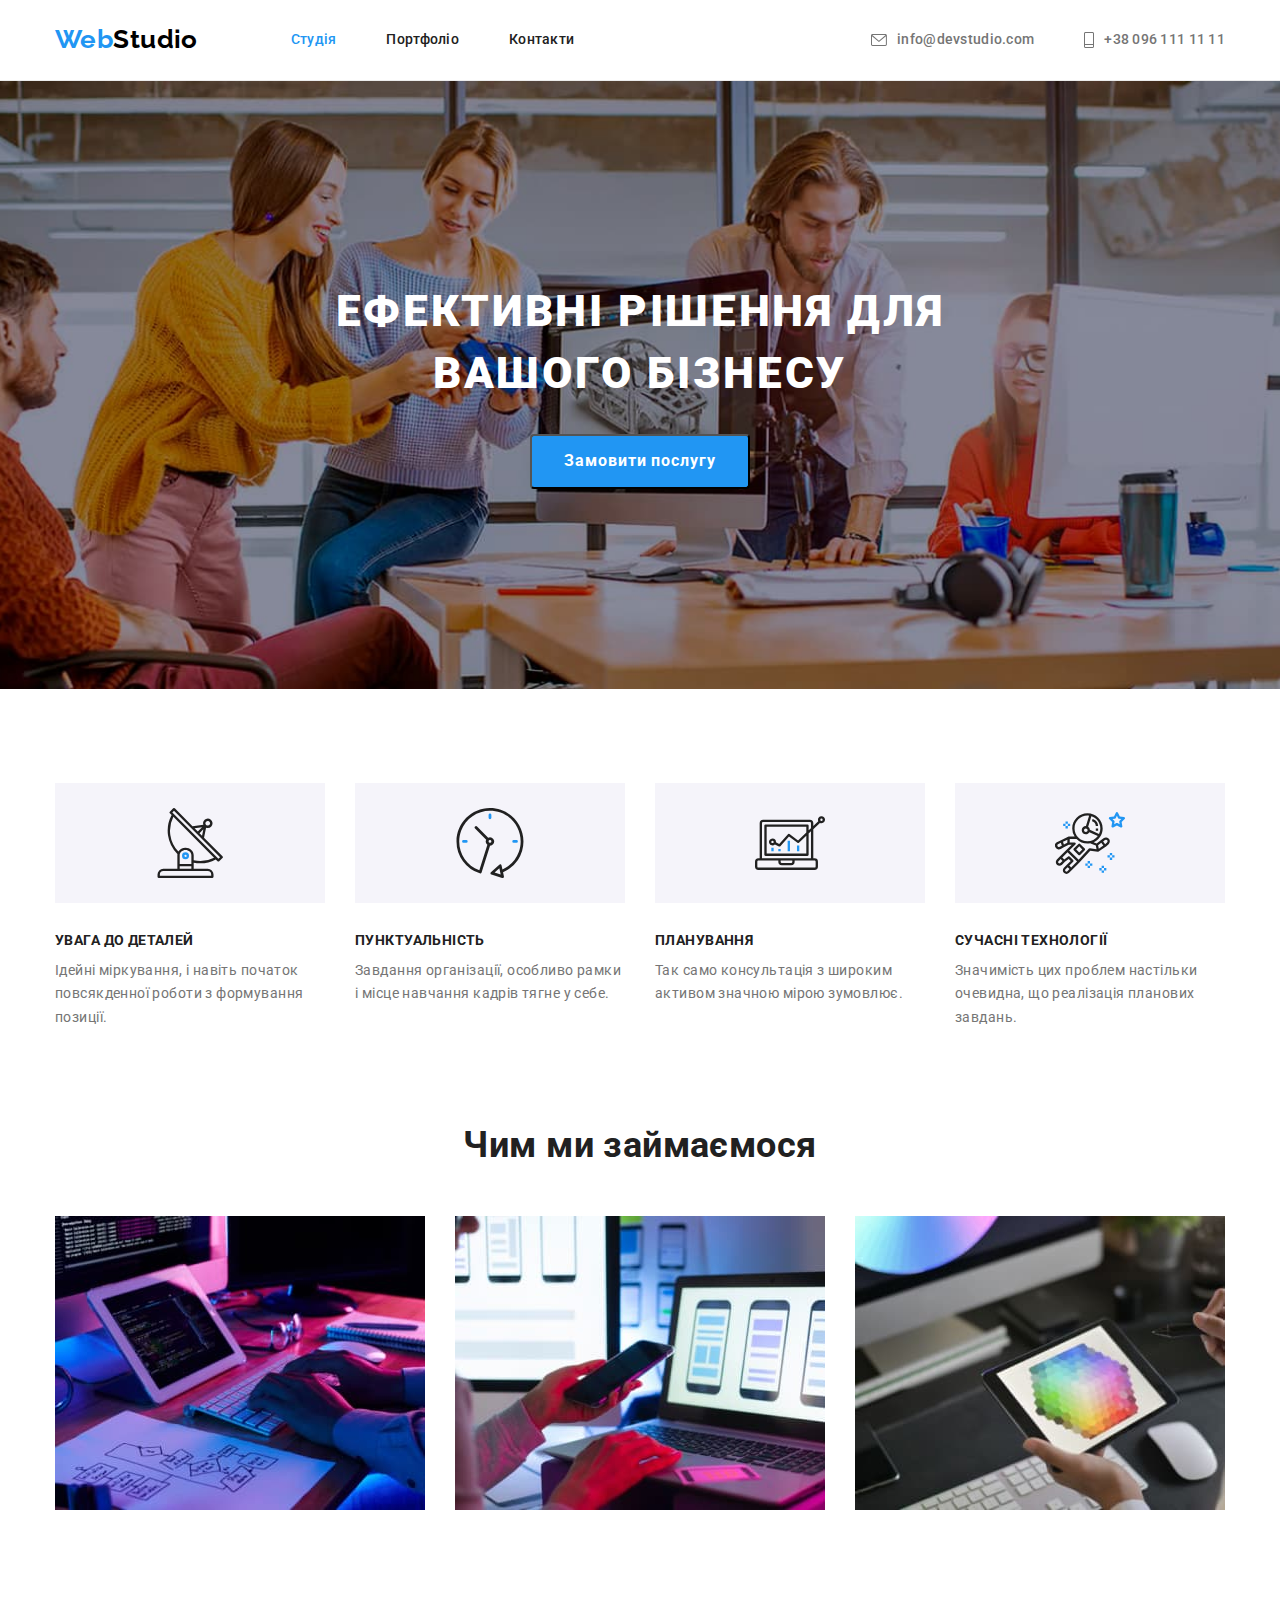
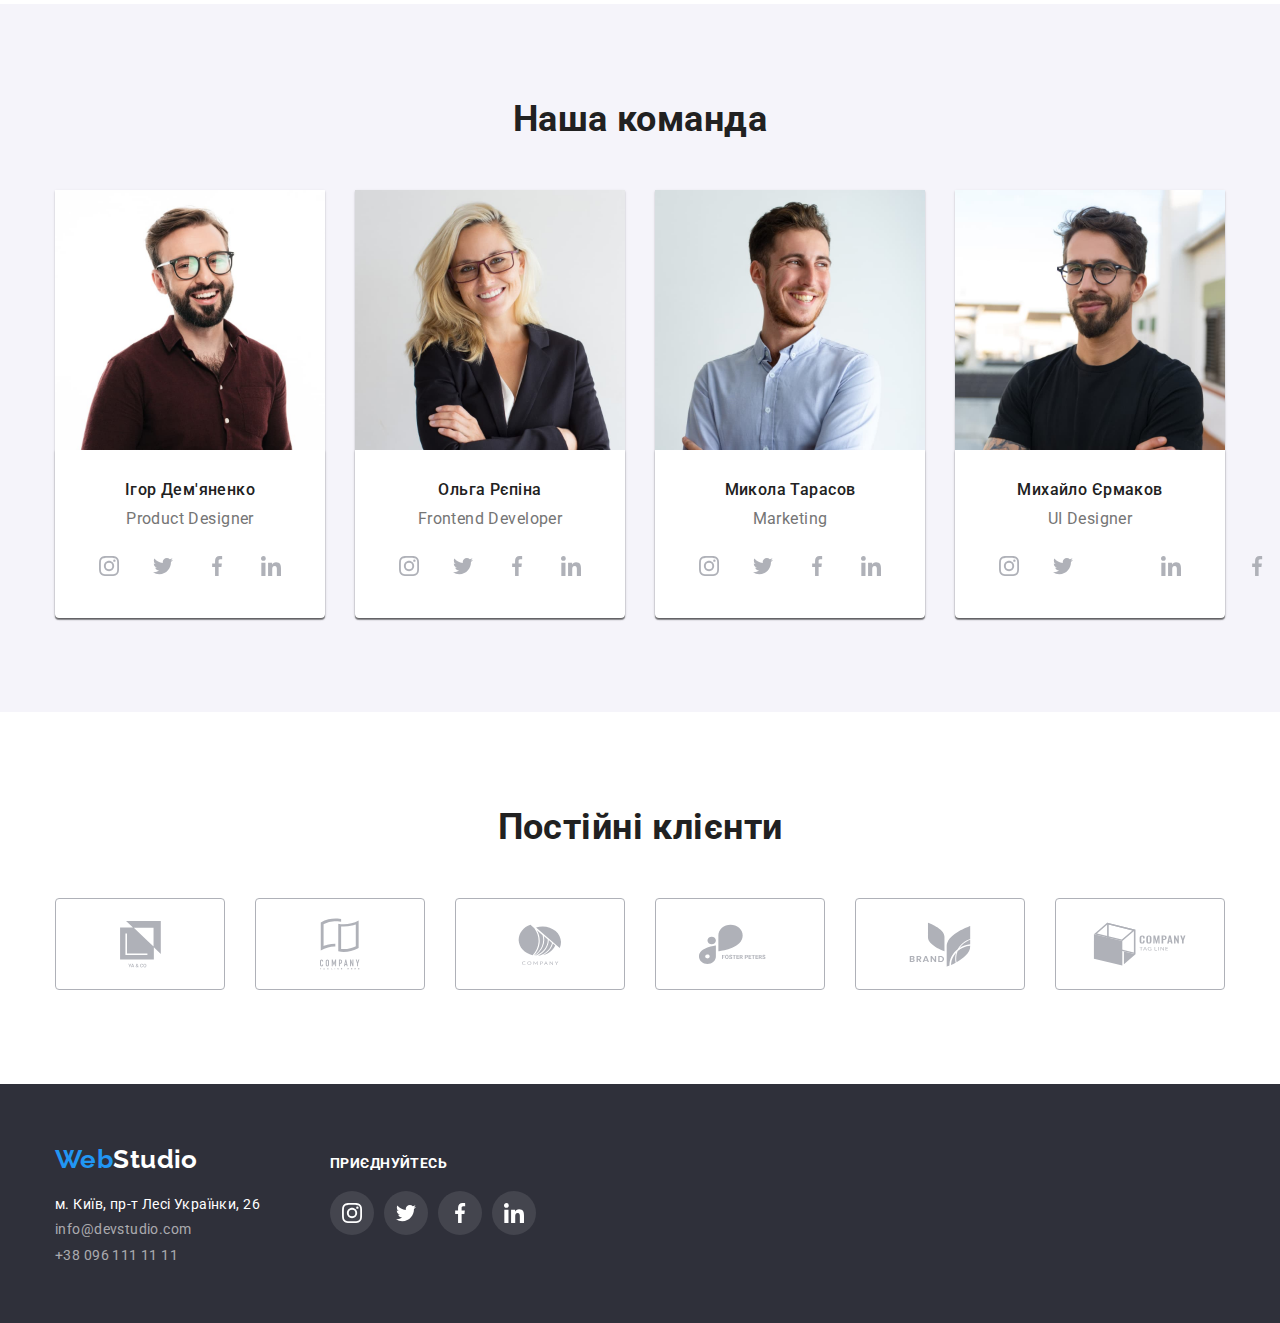
==== commit 210df79d: "змінила силки в футері" ====
--- a/index.html
+++ b/index.html
@@ -1,191 +1,401 @@
 <!DOCTYPE html>
 <html lang="uk">
-<head>
-    <meta charset="UTF-8">
-    <meta http-equiv="X-UA-Compatible" content="IE=edge">
-    <meta name="viewport" content="width=device-width, initial-scale=1.0">
+  <head>
+    <meta charset="UTF-8" />
+    <meta http-equiv="X-UA-Compatible" content="IE=edge" />
+    <meta name="viewport" content="width=device-width, initial-scale=1.0" />
     <title>Web Studio</title>
-    <link rel="preconnect" href="https://fonts.googleapis.com">
-    <link rel="preconnect" href="https://fonts.gstatic.com" crossorigin>
-    <link href="https://fonts.googleapis.com/css2?family=Raleway:wght@700&family=Roboto:wght@400;500;700;900&display=swap" rel="stylesheet">
-    <link rel="stylesheet" href="https://cdnjs.cloudflare.com/ajax/libs/modern-normalize/1.1.0/modern-normalize.min.css">
-    <link rel="stylesheet" href="./css/styles.css">
-</head>
-<body>
+    <link rel="preconnect" href="https://fonts.googleapis.com" />
+    <link rel="preconnect" href="https://fonts.gstatic.com" crossorigin />
+    <link
+      href="https://fonts.googleapis.com/css2?family=Raleway:wght@700&family=Roboto:wght@400;500;700;900&display=swap"
+      rel="stylesheet"
+    />
+    <link
+      rel="stylesheet"
+      href="https://cdnjs.cloudflare.com/ajax/libs/modern-normalize/1.1.0/modern-normalize.min.css"
+    />
+    <link rel="stylesheet" href="./css/styles.css" />
+  </head>
+  <body>
     <!-- Шапка сторінки -->
     <header>
-        <!-- Навігація на інші сторінки -->
+      <!-- Навігація на інші сторінки -->
       <div class="container main-nav">
         <nav class="main-nav">
-            <a href="./index.html" class="logo main-nav"><span class="logo-word">Web</span>Studio</a>
-        <ul class="site-nav">
-            <li class="item"><a href="./index.html" class="link current">Студія</a></li>
-            <li class="item"><a href="./portfolio.html" class="link">Портфоліо</a></li>
+          <a href="./index.html" class="logo main-nav"
+            ><span class="logo-word">Web</span>Studio</a
+          >
+          <ul class="site-nav">
+            <li class="item">
+              <a href="./index.html" class="link current">Студія</a>
+            </li>
+            <li class="item">
+              <a href="./portfolio.html" class="link">Портфоліо</a>
+            </li>
             <li class="item"><a href="#" class="link">Контакти</a></li>
-        </ul>
+          </ul>
         </nav>
         <!-- Контакти -->
         <ul class="auth-nav">
-            <li class="item">  
-                <a href="mailto:info@devstudio.com" class="link">
-                    <svg class="envelope" height="12" width="16">
-                        <use href="./images/sprite.svg#icon-envelope"></use>
-                    </svg>
-                    info@devstudio.com
-                </a>
-            </li>
-            <li class="item">
-                <a href="tel:+380961111111" class="link">
-                    <svg class="tel" height="16" width="10">
-                        <use href="./images/sprite.svg#icon-tel"></use>
-                    </svg>
-                    +38 096 111 11 11
-                </a>
-            </li>
+          <li class="item">
+            <a href="mailto:info@devstudio.com" class="link">
+              <svg class="envelope" height="12" width="16">
+                <use href="./images/sprite.svg#icon-envelope"></use>
+              </svg>
+              info@devstudio.com
+            </a>
+          </li>
+          <li class="item">
+            <a href="tel:+380961111111" class="link">
+              <svg class="tel" height="16" width="10">
+                <use href="./images/sprite.svg#icon-tel"></use>
+              </svg>
+              +38 096 111 11 11
+            </a>
+          </li>
         </ul>
       </div>
     </header>
     <!-- Основний контент -->
-   <main>
-    <!-- Герой -->
-    <section class="hero">
-       <div class="container">
-         <h1 class="hero-title">Ефективні рішення для вашого бізнесу</h1>
-         <button type="button" class="button primary">Замовити послугу</button>
-       </div>
-    </section>
-    <!-- Наші особливості -->
-    <section class="section">
-        <div class="container ">
-            <h2 class="section-title visually-hidden">Наші особливості</h2>
-        <ul class="features">
-            <li class="item">
-                <div class="icon"><svg width="70" height="70"><use href="./images/sprite.svg#icon-com-tion"></use></svg></div>
-                <h3 class="title">Увага до деталей</h3>
-                <p class="text">Ідейні міркування, і навіть початок повсякденної роботи з формування позиції.</p>
-            </li>
-            <li class="item">
-                <div class="icon"><svg width="70" height="70"><use href="./images/sprite.svg#icon-clock"></use></svg></div>
-                <h3 class="title">Пунктуальність</h3>
-                <p class="text">Завдання організації, особливо рамки і місце навчання кадрів тягне у себе.</p>
-            </li>
-            <li class="item">
-                <div class="icon"><svg width="70" height="70"><use href="./images/sprite.svg#icon-diagram"></use></svg></div>
-                <h3 class="title">Планування</h3>
-                <p class="text">Так само консультація з широким активом значною мірою зумовлює.</p>
-            </li>
-            <li class="item">
-                <div class="icon"><svg width="70" height="70"><use href="./images/sprite.svg#icon-astronaut"></use></svg></div>
-                <h3 class="title">Сучасні технології</h3>
-                <p class="text">Значимість цих проблем настільки очевидна, що реалізація планових завдань.</p>
-            </li>
-        </ul>
-        </div>
-    </section>
-    <!-- Чим ми займаємося -->
-    <section class="section no-padding">
-       <div class="container">
-         <h2 class="section-title">Чим ми займаємося</h2>
-        <ul class="section-list">
-            <li class="item"><img src="./images/img.jpg" alt="Десктопні додатки" width="370"></li>
-            <li class="item"><img src="./images/img-2.jpg" alt="Мобільні додатки" width="370"></li>
-            <li class="item"><img src="./images/img-3.jpg" alt="Дизайнерські рішення" width="370"></li>
-        </ul>
-       </div>
-    </section>
-    <!-- Наша команда -->
-    <section class="section">
+    <main>
+      <!-- Герой -->
+      <section class="hero">
         <div class="container">
-            <h2 class="section-title">Наша команда</h2>
-        <ul class="worker">
-            <li class="item"><img src="./images/img-4.jpg" alt="Усміхнений мужчина в окулярах" width="270" class="img">
-            <div class="element">
+          <h1 class="hero-title">Ефективні рішення для вашого бізнесу</h1>
+          <button type="button" class="button primary">Замовити послугу</button>
+        </div>
+      </section>
+      <!-- Наші особливості -->
+      <section class="section">
+        <div class="container">
+          <h2 class="section-title visually-hidden">Наші особливості</h2>
+          <ul class="features">
+            <li class="item">
+              <div class="icon">
+                <svg width="70" height="70">
+                  <use href="./images/sprite.svg#icon-com-tion"></use>
+                </svg>
+              </div>
+              <h3 class="title">Увага до деталей</h3>
+              <p class="text">
+                Ідейні міркування, і навіть початок повсякденної роботи з
+                формування позиції.
+              </p>
+            </li>
+            <li class="item">
+              <div class="icon">
+                <svg width="70" height="70">
+                  <use href="./images/sprite.svg#icon-clock"></use>
+                </svg>
+              </div>
+              <h3 class="title">Пунктуальність</h3>
+              <p class="text">
+                Завдання організації, особливо рамки і місце навчання кадрів
+                тягне у себе.
+              </p>
+            </li>
+            <li class="item">
+              <div class="icon">
+                <svg width="70" height="70">
+                  <use href="./images/sprite.svg#icon-diagram"></use>
+                </svg>
+              </div>
+              <h3 class="title">Планування</h3>
+              <p class="text">
+                Так само консультація з широким активом значною мірою зумовлює.
+              </p>
+            </li>
+            <li class="item">
+              <div class="icon">
+                <svg width="70" height="70">
+                  <use href="./images/sprite.svg#icon-astronaut"></use>
+                </svg>
+              </div>
+              <h3 class="title">Сучасні технології</h3>
+              <p class="text">
+                Значимість цих проблем настільки очевидна, що реалізація
+                планових завдань.
+              </p>
+            </li>
+          </ul>
+        </div>
+      </section>
+      <!-- Чим ми займаємося -->
+      <section class="section no-padding">
+        <div class="container">
+          <h2 class="section-title">Чим ми займаємося</h2>
+          <ul class="section-list">
+            <li class="item">
+              <img src="./images/img.jpg" alt="Десктопні додатки" width="370" />
+            </li>
+            <li class="item">
+              <img
+                src="./images/img-2.jpg"
+                alt="Мобільні додатки"
+                width="370"
+              />
+            </li>
+            <li class="item">
+              <img
+                src="./images/img-3.jpg"
+                alt="Дизайнерські рішення"
+                width="370"
+              />
+            </li>
+          </ul>
+        </div>
+      </section>
+      <!-- Наша команда -->
+      <section class="section">
+        <div class="container">
+          <h2 class="section-title">Наша команда</h2>
+          <ul class="worker">
+            <li class="item">
+              <img
+                src="./images/img-4.jpg"
+                alt="Усміхнений мужчина в окулярах"
+                width="270"
+                class="img"
+              />
+              <div class="element">
                 <h3 class="worker-title">Ігор Дем'яненко</h3>
                 <p lang="en" class="worker-text">Product Designer</p>
                 <ul class="network">
-                    <li class="icon" tabindex="0"><svg height="20" width="20"><use href="./images/sprite.svg#icon-instagram"></use></svg></li>
-                    <li class="icon" tabindex="0"><svg height="20" width="20"><use href="./images/sprite.svg#icon-twitter"></use></svg></li>
-                    <li class="icon" tabindex="0"><svg height="20" width="20"><use href="./images/sprite.svg#icon-facebook"></use></svg></li>
-                    <li class="icon" tabindex="0"><svg height="20" width="20"><use href="./images/sprite.svg#icon-linkedin"></use></svg></li>
+                  <li class="icon">
+                    <svg height="20" width="20">
+                      <use href="./images/sprite.svg#icon-instagram"></use>
+                    </svg>
+                  </li>
+                  <li class="icon">
+                    <svg height="20" width="20">
+                      <use href="./images/sprite.svg#icon-twitter"></use>
+                    </svg>
+                  </li>
+                  <li class="icon">
+                    <svg height="20" width="20">
+                      <use href="./images/sprite.svg#icon-facebook"></use>
+                    </svg>
+                  </li>
+                  <li class="icon">
+                    <svg height="20" width="20">
+                      <use href="./images/sprite.svg#icon-linkedin"></use>
+                    </svg>
+                  </li>
                 </ul>
-            </div>
-            </li>
-            <li class="item"><img src="./images/img-5.jpg" alt="Усміхнена дівчина" width="270" class="img">
-            <div class="element">
+              </div>
+            </li>
+            <li class="item">
+              <img
+                src="./images/img-5.jpg"
+                alt="Усміхнена дівчина"
+                width="270"
+                class="img"
+              />
+              <div class="element">
                 <h3 class="worker-title">Ольга Рєпіна</h3>
                 <p lang="en" class="worker-text">Frontend Developer</p>
                 <ul class="network">
-                    <li class="icon" tabindex="0"><svg height="20" width="20"><use href="./images/sprite.svg#icon-instagram"></use></svg></li>
-                    <li class="icon" tabindex="0"><svg height="20" width="20"><use href="./images/sprite.svg#icon-twitter"></use></svg></li>
-                    <li class="icon" tabindex="0"><svg height="20" width="20"><use href="./images/sprite.svg#icon-facebook"></use></svg></li>
-                    <li class="icon" tabindex="0"><svg height="20" width="20"><use href="./images/sprite.svg#icon-linkedin"></use></svg></li>
+                  <li class="icon">
+                    <svg height="20" width="20">
+                      <use href="./images/sprite.svg#icon-instagram"></use>
+                    </svg>
+                  </li>
+                  <li class="icon">
+                    <svg height="20" width="20">
+                      <use href="./images/sprite.svg#icon-twitter"></use>
+                    </svg>
+                  </li>
+                  <li class="icon">
+                    <svg height="20" width="20">
+                      <use href="./images/sprite.svg#icon-facebook"></use>
+                    </svg>
+                  </li>
+                  <li class="icon">
+                    <svg height="20" width="20">
+                      <use href="./images/sprite.svg#icon-linkedin"></use>
+                    </svg>
+                  </li>
                 </ul>
-            </div>
-            </li>
-            <li class="item"><img src="./images/img-6.jpg" alt="Усміхнений хлопець" width="270" class="img">
-            <div class="element">
+              </div>
+            </li>
+            <li class="item">
+              <img
+                src="./images/img-6.jpg"
+                alt="Усміхнений хлопець"
+                width="270"
+                class="img"
+              />
+              <div class="element">
                 <h3 class="worker-title">Микола Тарасов</h3>
                 <p lang="en" class="worker-text">Marketing</p>
                 <ul class="network">
-                    <li class="icon" tabindex="0"><svg height="20" width="20"><use href="./images/sprite.svg#icon-instagram"></use></svg></li>
-                    <li class="icon" tabindex="0"><svg height="20" width="20"><use href="./images/sprite.svg#icon-twitter"></use></svg></li>
-                    <li class="icon" tabindex="0"><svg height="20" width="20"><use href="./images/sprite.svg#icon-facebook"></use></svg></li>
-                    <li class="icon" tabindex="0"><svg height="20" width="20"><use href="./images/sprite.svg#icon-linkedin"></use></svg></li>
+                  <li class="icon">
+                    <svg height="20" width="20">
+                      <use href="./images/sprite.svg#icon-instagram"></use>
+                    </svg>
+                  </li>
+                  <li class="icon">
+                    <svg height="20" width="20">
+                      <use href="./images/sprite.svg#icon-twitter"></use>
+                    </svg>
+                  </li>
+                  <li class="icon">
+                    <svg height="20" width="20">
+                      <use href="./images/sprite.svg#icon-facebook"></use>
+                    </svg>
+                  </li>
+                  <li class="icon">
+                    <svg height="20" width="20">
+                      <use href="./images/sprite.svg#icon-linkedin"></use>
+                    </svg>
+                  </li>
                 </ul>
-            </div>
-            </li>
-            <li class="item"><img src="./images/img-7.jpg" alt="Хлопець в окулярах" width="270" class="img">
-            <div class="element">
+              </div>
+            </li>
+            <li class="item">
+              <img
+                src="./images/img-7.jpg"
+                alt="Хлопець в окулярах"
+                width="270"
+                class="img"
+              />
+              <div class="element">
                 <h3 class="worker-title">Михайло Єрмаков</h3>
                 <p lang="en" class="worker-text">UI Designer</p>
                 <ul class="network">
-                    <li class="icon" tabindex="0"><svg height="20" width="20"><use href="./images/sprite.svg#icon-instagram"></use></svg></li>
-                    <li class="icon" tabindex="0"><svg height="20" width="20"><use href="./images/sprite.svg#icon-twitter"></use></svg></li>
-                    <li class="icon" tabindex="0"><svg height="20" width="20"><use href="./images/sprite.svg#icon-facebook"></use></svg></li>
-                    <li class="icon" tabindex="0"><svg height="20" width="20"><use href="./images/sprite.svg#icon-linkedin"></use></svg></li>
+                  <li class="icon">
+                    <svg height="20" width="20">
+                      <use href="./images/sprite.svg#icon-instagram"></use>
+                    </svg>
+                  </li>
+                  <li class="icon">
+                    <svg height="20" width="20">
+                      <use href="./images/sprite.svg#icon-twitter"></use>
+                    </svg>
+                  </li>
+                  <li class="icon">
+                    <svg height="20">
+                      <use href="./images/sprite.svg#icon-facebook"></use>
+                    </svg>
+                  </li>
+                  <li class="icon">
+                    <svg height="20" width="20">
+                      <use href="./images/sprite.svg#icon-linkedin"></use>
+                    </svg>
+                  </li>
                 </ul>
-            </div>
-            </li>
-        </ul>
-        </div>
-    </section>
-    <section class="section">
+              </div>
+            </li>
+          </ul>
+        </div>
+      </section>
+      <!-- Постійні клієнти -->
+      <section class="section">
         <div class="container">
-            <h2 class="section-title">Постійні клієнти</h2>
-            <ul class="list-company">
-                <li class="icon" tabindex="0"><svg width="41" height="46.7"><use href="/images/sprite.svg#icon-company1"></use></svg></li>
-                <li class="icon" tabindex="0"><svg width="40" height="52"><use href="/images/sprite.svg#icon-company2"></use></svg></li>
-                <li class="icon" tabindex="0"><svg width="43.46" height="41.18"><use href="/images/sprite.svg#icon-company3"></use></svg></li>
-                <li class="icon" tabindex="0"><svg width="84.44" height="40.62"><use href="/images/sprite.svg#icon-company4"></use></svg></li>
-                <li class="icon" tabindex="0"><svg width="62.54" height="45.43"><use href="/images/sprite.svg#icon-company5"></use></svg></li>
-                <li class="icon" tabindex="0"><svg width="93.79" height="43.93"><use href="/images/sprite.svg#icon-company6"></use></svg></li>
+          <h2 class="section-title">Постійні клієнти</h2>
+          <ul class="list-company">
+            <li class="icon">
+              <svg width="41" height="46.7">
+                <use href="/images/sprite.svg#icon-company1"></use>
+              </svg>
+            </li>
+            <li class="icon">
+              <svg width="40" height="52">
+                <use href="/images/sprite.svg#icon-company2"></use>
+              </svg>
+            </li>
+            <li class="icon">
+              <svg width="43.46" height="41.18">
+                <use href="/images/sprite.svg#icon-company3"></use>
+              </svg>
+            </li>
+            <li class="icon">
+              <svg width="84.44" height="40.62">
+                <use href="/images/sprite.svg#icon-company4"></use>
+              </svg>
+            </li>
+            <li class="icon">
+              <svg width="62.54" height="45.43">
+                <use href="/images/sprite.svg#icon-company5"></use>
+              </svg>
+            </li>
+            <li class="icon">
+              <svg width="93.79" height="43.93">
+                <use href="/images/sprite.svg#icon-company6"></use>
+              </svg>
+            </li>
+          </ul>
+        </div>
+      </section>
+    </main>
+    <!-- Футер -->
+    <footer class="footer">
+      <div class="container">
+        <div>
+          <a href="./index.html" class="logo"
+            ><span class="logo-word">Web</span>Studio</a
+          >
+          <!-- адреса -->
+          <address>
+            <ul class="adress">
+              <li class="item">
+                <a
+                  href="https://goo.gl/maps/bKzN3VFKRx83bwKXA"
+                  target="_blank"
+                  rel="noopener noreferrer nofollow"
+                  class="adress-title"
+                  >м. Київ, пр-т Лесі Українки, 26</a
+                >
+              </li>
+              <li class="item">
+                <a href="mailto:info@devstudio.com" class="adress-contact"
+                  >info@devstudio.com</a
+                >
+              </li>
+              <li class="item">
+                <a href="tel:+380961111111" class="adress-contact"
+                  >+38 096 111 11 11</a
+                >
+              </li>
             </ul>
-        </div>
-    </section>
-   </main>
-   <!-- Футер -->
-   <footer class="footer">
-    <div class="container">
-        <div>
-            <a href="./index.html" class="logo"><span class="logo-word">Web</span>Studio</a>
-            <address>
-                <ul class="adress">
-                    <li class="item"><a href="https://goo.gl/maps/bKzN3VFKRx83bwKXA" target="_blank" rel="noopener noreferrer nofollow" class="adress-title">м. Київ, пр-т Лесі Українки, 26</a></li>
-                    <li class="item"><a href="mailto:info@devstudio.com" class="adress-contact">info@devstudio.com</a></li>
-                    <li class="item"><a href="tel:+380961111111" class="adress-contact">+38 096 111 11 11</a></li>
-                </ul>
-            </address>
-        </div>
+          </address>
+        </div>
+        <!-- соціальні мережі -->
         <div class="footer-network">
-            <h3 class="network-title">приєднуйтесь</h3>
-            <ul class="network-list">
-                <li class="icon" tabindex="0"><svg height="20" width="20"><use href="./images/sprite.svg#icon-instagram"></use></svg></li>
-                <li class="icon" tabindex="0"><svg height="20" width="20"><use href="./images/sprite.svg#icon-twitter"></use></svg></li>
-                <li class="icon" tabindex="0"><svg height="20" width="20"><use href="./images/sprite.svg#icon-facebook"></use></svg></li>
-                <li class="icon" tabindex="0"><svg height="20" width="20"><use href="./images/sprite.svg#icon-linkedin"></use></svg></li>
-            </ul>
-        </div>
-    </div>
-   </footer>
-</body>
-</html>+          <h3 class="network-title">приєднуйтесь</h3>
+          <ul class="network-list">
+            <li class="icon">
+              <a class="link" href="">
+                <svg height="20" width="20">
+                  <use href="./images/sprite.svg#icon-instagram"></use>
+                </svg>
+              </a>
+            </li>
+            <li class="icon">
+              <a class="link" href="">
+                <svg height="20" width="20">
+                  <use href="./images/sprite.svg#icon-twitter"></use>
+                </svg>
+              </a>
+            </li>
+            <li class="icon">
+              <a class="link" href="">
+                <svg height="20" width="20">
+                  <use href="./images/sprite.svg#icon-facebook"></use>
+                </svg>
+              </a>
+            </li>
+            <li class="icon">
+              <a class="link" href="">
+                <svg height="20" width="20">
+                  <use href="./images/sprite.svg#icon-linkedin"></use>
+                </svg>
+              </a>
+            </li>
+          </ul>
+        </div>
+      </div>
+    </footer>
+  </body>
+</html>
--- a/css/styles.css
+++ b/css/styles.css
@@ -183,6 +183,7 @@
 
 .footer .container {
     display: flex;
+    align-items:baseline;
 }
 
 .adress {
@@ -205,10 +206,7 @@
     line-height: 1.19;
 }
 
-.adress-contact:hover {
-    color: var(--accent-color);
-}
-
+.adress-contact:hover,
 .adress-contact:focus {
     color: var(--accent-color);
 }
@@ -219,12 +217,13 @@
 }
 
 .footer-network .network-title {
+    margin-bottom: 20px;
+
     font-size: 14px;
     line-height: 16px;
-    letter-spacing: calc(16/14);
     text-transform: uppercase;
-    color: var(--primary-white-color);
-    margin-bottom: 20px;
+
+    color: var(--primary-white-color);
 }
 
 .footer-network .network-list {
@@ -233,18 +232,23 @@
     align-items:center;
 }
 
-.footer-network .icon {
+.footer-network .link {
+    display: flex;
+    justify-content: center;
+    align-items:center;
     height: 44px;
     width: 44px;
-    padding: 12px;
     border-radius:50%;
 
+    background-color: rgba(255, 255, 255, 0.1);
+}
+
+.footer-network .link {
     fill: var(--primary-white-color);
-    background-color: rgba(255, 255, 255, 0.1);
-}
-
-.footer-network .icon:hover,
-.footer-network .icon:focus {
+}
+
+.footer-network .link:hover,
+.footer-network .link:focus {
     background-color: var(--accent-color);
 }
 
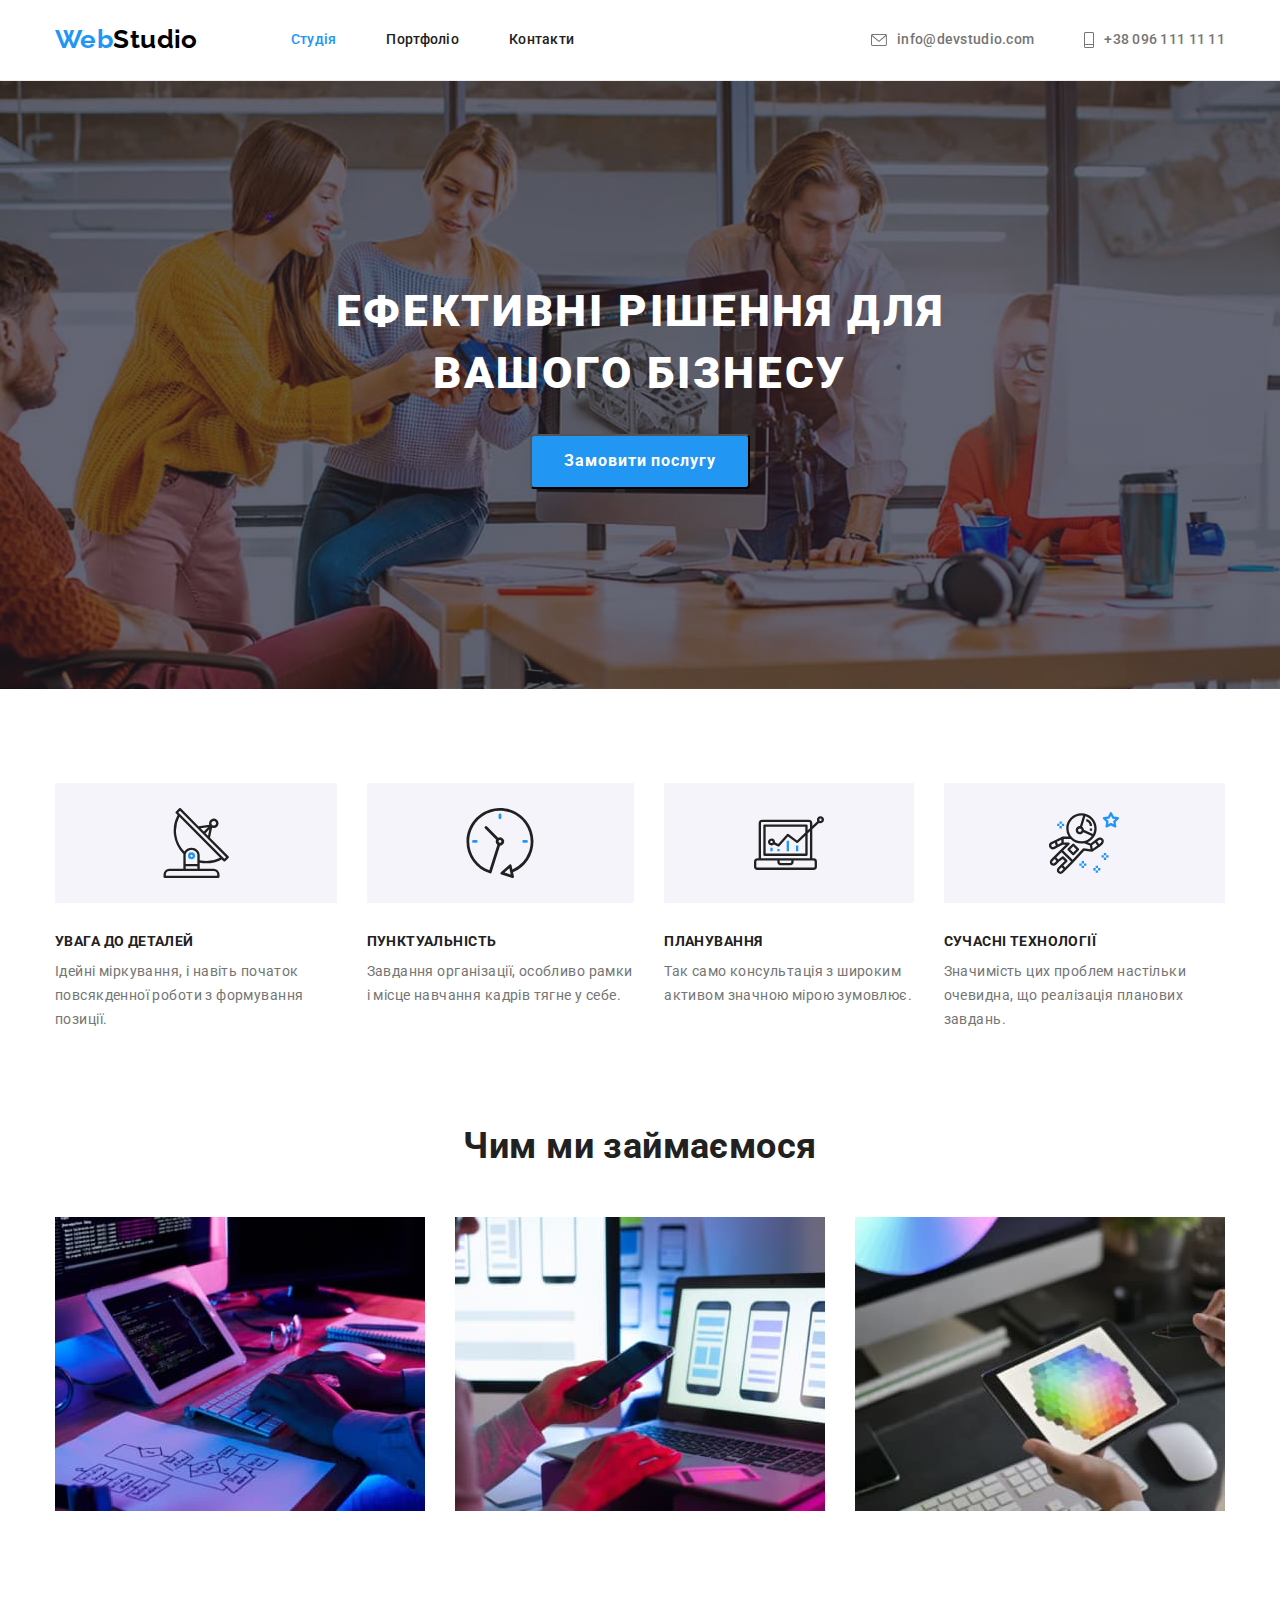
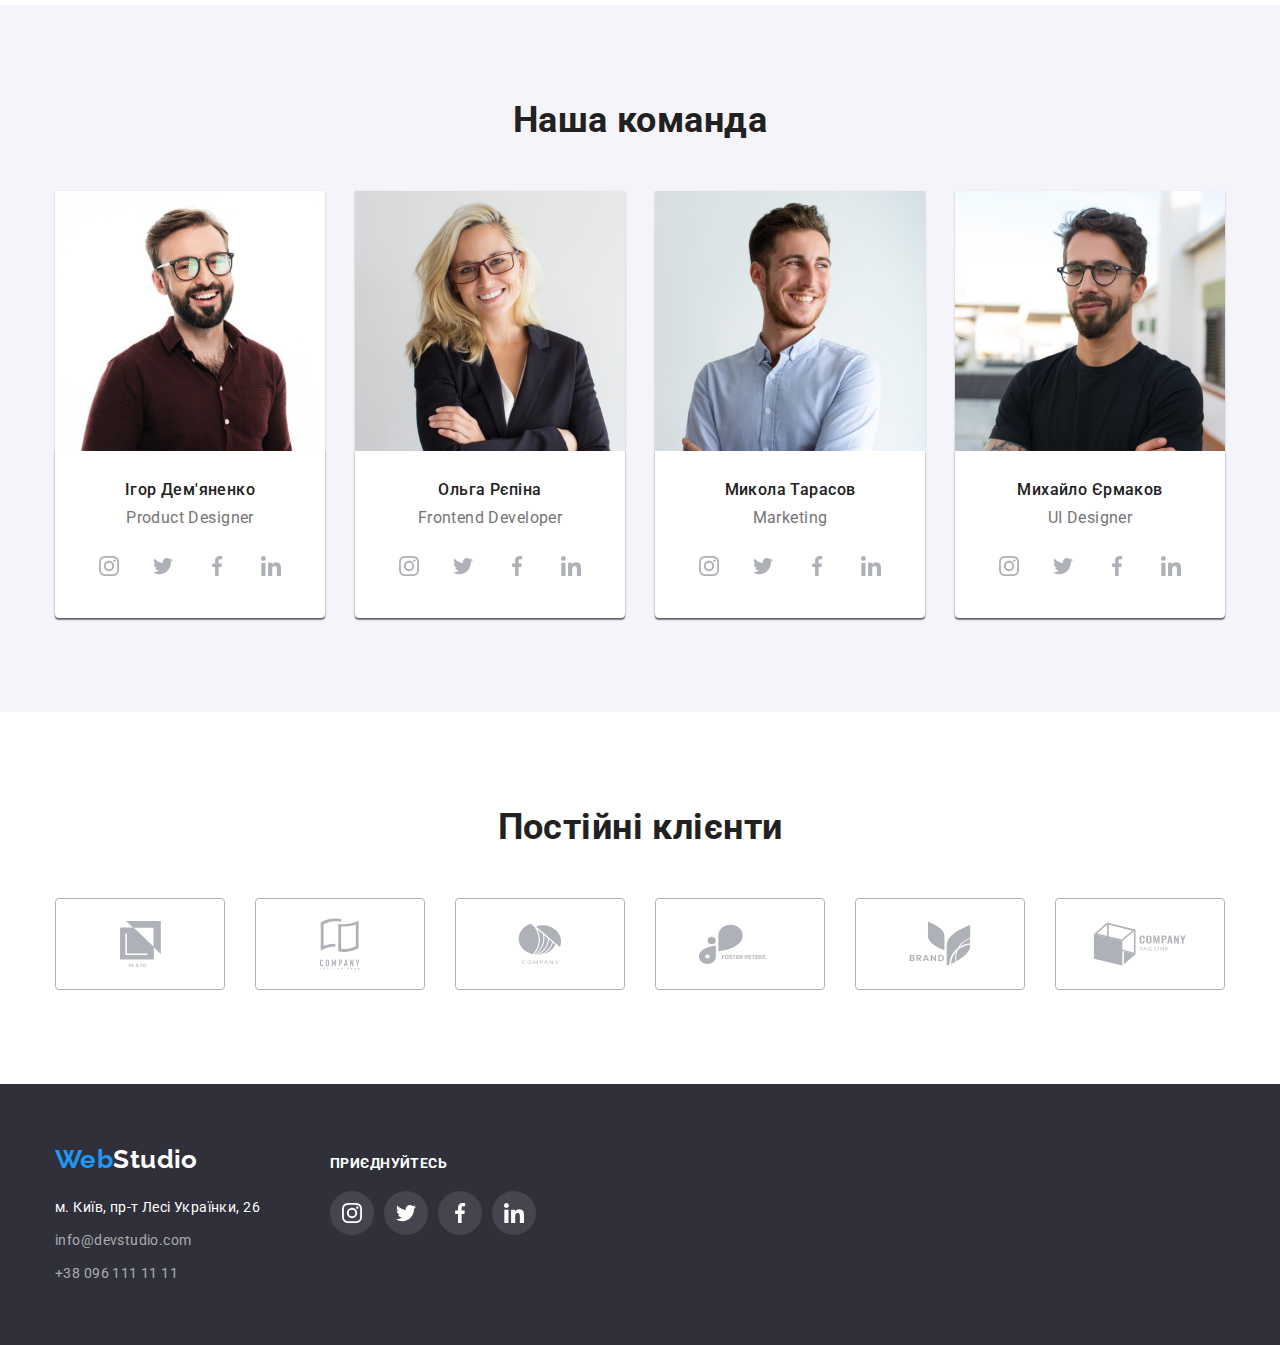
==== commit 774b7541: "добавила флекси" ====
--- a/index.html
+++ b/index.html
@@ -162,25 +162,33 @@
                 <h3 class="worker-title">Ігор Дем'яненко</h3>
                 <p lang="en" class="worker-text">Product Designer</p>
                 <ul class="network">
-                  <li class="icon">
-                    <svg height="20" width="20">
-                      <use href="./images/sprite.svg#icon-instagram"></use>
-                    </svg>
-                  </li>
-                  <li class="icon">
-                    <svg height="20" width="20">
-                      <use href="./images/sprite.svg#icon-twitter"></use>
-                    </svg>
-                  </li>
-                  <li class="icon">
-                    <svg height="20" width="20">
-                      <use href="./images/sprite.svg#icon-facebook"></use>
-                    </svg>
-                  </li>
-                  <li class="icon">
-                    <svg height="20" width="20">
-                      <use href="./images/sprite.svg#icon-linkedin"></use>
-                    </svg>
+                  <li>
+                    <a class="link" href="">
+                      <svg height="20" width="20">
+                        <use href="./images/sprite.svg#icon-instagram"></use>
+                      </svg>
+                    </a>
+                  </li>
+                  <li>
+                    <a class="link" href="">
+                      <svg height="20" width="20">
+                        <use href="./images/sprite.svg#icon-twitter"></use>
+                      </svg>
+                    </a>
+                  </li>
+                  <li>
+                    <a class="link" href="">
+                      <svg height="20" width="20">
+                        <use href="./images/sprite.svg#icon-facebook"></use>
+                      </svg>
+                    </a>
+                  </li>
+                  <li>
+                    <a class="link" href="">
+                      <svg height="20" width="20">
+                        <use href="./images/sprite.svg#icon-linkedin"></use>
+                      </svg>
+                    </a>
                   </li>
                 </ul>
               </div>
@@ -196,25 +204,33 @@
                 <h3 class="worker-title">Ольга Рєпіна</h3>
                 <p lang="en" class="worker-text">Frontend Developer</p>
                 <ul class="network">
-                  <li class="icon">
-                    <svg height="20" width="20">
-                      <use href="./images/sprite.svg#icon-instagram"></use>
-                    </svg>
-                  </li>
-                  <li class="icon">
-                    <svg height="20" width="20">
-                      <use href="./images/sprite.svg#icon-twitter"></use>
-                    </svg>
-                  </li>
-                  <li class="icon">
-                    <svg height="20" width="20">
-                      <use href="./images/sprite.svg#icon-facebook"></use>
-                    </svg>
-                  </li>
-                  <li class="icon">
-                    <svg height="20" width="20">
-                      <use href="./images/sprite.svg#icon-linkedin"></use>
-                    </svg>
+                  <li>
+                    <a class="link" href="">
+                      <svg height="20" width="20">
+                        <use href="./images/sprite.svg#icon-instagram"></use>
+                      </svg>
+                    </a>
+                  </li>
+                  <li>
+                    <a class="link" href="">
+                      <svg height="20" width="20">
+                        <use href="./images/sprite.svg#icon-twitter"></use>
+                      </svg>
+                    </a>
+                  </li>
+                  <li>
+                    <a class="link" href="">
+                      <svg height="20" width="20">
+                        <use href="./images/sprite.svg#icon-facebook"></use>
+                      </svg>
+                    </a>
+                  </li>
+                  <li>
+                    <a class="link" href="">
+                      <svg height="20" width="20">
+                        <use href="./images/sprite.svg#icon-linkedin"></use>
+                      </svg>
+                    </a>
                   </li>
                 </ul>
               </div>
@@ -230,25 +246,33 @@
                 <h3 class="worker-title">Микола Тарасов</h3>
                 <p lang="en" class="worker-text">Marketing</p>
                 <ul class="network">
-                  <li class="icon">
-                    <svg height="20" width="20">
-                      <use href="./images/sprite.svg#icon-instagram"></use>
-                    </svg>
-                  </li>
-                  <li class="icon">
-                    <svg height="20" width="20">
-                      <use href="./images/sprite.svg#icon-twitter"></use>
-                    </svg>
-                  </li>
-                  <li class="icon">
-                    <svg height="20" width="20">
-                      <use href="./images/sprite.svg#icon-facebook"></use>
-                    </svg>
-                  </li>
-                  <li class="icon">
-                    <svg height="20" width="20">
-                      <use href="./images/sprite.svg#icon-linkedin"></use>
-                    </svg>
+                  <li>
+                    <a class="link" href="">
+                      <svg height="20" width="20">
+                        <use href="./images/sprite.svg#icon-instagram"></use>
+                      </svg>
+                    </a>
+                  </li>
+                  <li>
+                    <a class="link" href="">
+                      <svg height="20" width="20">
+                        <use href="./images/sprite.svg#icon-twitter"></use>
+                      </svg>
+                    </a>
+                  </li>
+                  <li>
+                    <a class="link" href="">
+                      <svg height="20" width="20">
+                        <use href="./images/sprite.svg#icon-facebook"></use>
+                      </svg>
+                    </a>
+                  </li>
+                  <li>
+                    <a class="link" href="">
+                      <svg height="20" width="20">
+                        <use href="./images/sprite.svg#icon-linkedin"></use>
+                      </svg>
+                    </a>
                   </li>
                 </ul>
               </div>
@@ -264,25 +288,33 @@
                 <h3 class="worker-title">Михайло Єрмаков</h3>
                 <p lang="en" class="worker-text">UI Designer</p>
                 <ul class="network">
-                  <li class="icon">
-                    <svg height="20" width="20">
-                      <use href="./images/sprite.svg#icon-instagram"></use>
-                    </svg>
-                  </li>
-                  <li class="icon">
-                    <svg height="20" width="20">
-                      <use href="./images/sprite.svg#icon-twitter"></use>
-                    </svg>
-                  </li>
-                  <li class="icon">
-                    <svg height="20">
-                      <use href="./images/sprite.svg#icon-facebook"></use>
-                    </svg>
-                  </li>
-                  <li class="icon">
-                    <svg height="20" width="20">
-                      <use href="./images/sprite.svg#icon-linkedin"></use>
-                    </svg>
+                  <li>
+                    <a class="link" href="">
+                      <svg height="20" width="20">
+                        <use href="./images/sprite.svg#icon-instagram"></use>
+                      </svg>
+                    </a>
+                  </li>
+                  <li>
+                    <a class="link" href="">
+                      <svg height="20" width="20">
+                        <use href="./images/sprite.svg#icon-twitter"></use>
+                      </svg>
+                    </a>
+                  </li>
+                  <li>
+                    <a class="link" href="">
+                      <svg height="20" width="20">
+                        <use href="./images/sprite.svg#icon-facebook"></use>
+                      </svg>
+                    </a>
+                  </li>
+                  <li>
+                    <a class="link" href="">
+                      <svg height="20" width="20">
+                        <use href="./images/sprite.svg#icon-linkedin"></use>
+                      </svg>
+                    </a>
                   </li>
                 </ul>
               </div>
@@ -295,35 +327,47 @@
         <div class="container">
           <h2 class="section-title">Постійні клієнти</h2>
           <ul class="list-company">
-            <li class="icon">
-              <svg width="41" height="46.7">
-                <use href="/images/sprite.svg#icon-company1"></use>
-              </svg>
-            </li>
-            <li class="icon">
-              <svg width="40" height="52">
-                <use href="/images/sprite.svg#icon-company2"></use>
-              </svg>
-            </li>
-            <li class="icon">
-              <svg width="43.46" height="41.18">
-                <use href="/images/sprite.svg#icon-company3"></use>
-              </svg>
-            </li>
-            <li class="icon">
-              <svg width="84.44" height="40.62">
-                <use href="/images/sprite.svg#icon-company4"></use>
-              </svg>
-            </li>
-            <li class="icon">
-              <svg width="62.54" height="45.43">
-                <use href="/images/sprite.svg#icon-company5"></use>
-              </svg>
-            </li>
-            <li class="icon">
-              <svg width="93.79" height="43.93">
-                <use href="/images/sprite.svg#icon-company6"></use>
-              </svg>
+            <li>
+              <a class="link" href="">
+                <svg width="41" height="46.7">
+                  <use href="/images/sprite.svg#icon-company1"></use>
+                </svg>
+              </a>
+            </li>
+            <li>
+              <a class="link" href="">
+                <svg width="40" height="52">
+                  <use href="/images/sprite.svg#icon-company2"></use>
+                </svg>
+              </a>
+            </li>
+            <li>
+              <a class="link" href="">
+                <svg width="43.63" height="41.18">
+                  <use href="/images/sprite.svg#icon-company3"></use>
+                </svg>
+              </a>
+            </li>
+            <li>
+              <a class="link" href="">
+                <svg width="84.44" height="40.62">
+                  <use href="/images/sprite.svg#icon-company4"></use>
+                </svg>
+              </a>
+            </li>
+            <li>
+              <a class="link" href="">
+                <svg width="62.54" height="45.43">
+                  <use href="/images/sprite.svg#icon-company5"></use>
+                </svg>
+              </a>
+            </li>
+            <li>
+              <a class="link" href="">
+                <svg width="93.79" height="43.93">
+                  <use href="/images/sprite.svg#icon-company6"></use>
+                </svg>
+              </a>
             </li>
           </ul>
         </div>
@@ -348,13 +392,13 @@
                   >м. Київ, пр-т Лесі Українки, 26</a
                 >
               </li>
-              <li class="item">
-                <a href="mailto:info@devstudio.com" class="adress-contact"
+              <li>
+                <a href="mailto:info@devstudio.com" class="adress-link"
                   >info@devstudio.com</a
                 >
               </li>
-              <li class="item">
-                <a href="tel:+380961111111" class="adress-contact"
+              <li>
+                <a href="tel:+380961111111" class="adress-link"
                   >+38 096 111 11 11</a
                 >
               </li>
@@ -365,28 +409,28 @@
         <div class="footer-network">
           <h3 class="network-title">приєднуйтесь</h3>
           <ul class="network-list">
-            <li class="icon">
+            <li>
               <a class="link" href="">
                 <svg height="20" width="20">
                   <use href="./images/sprite.svg#icon-instagram"></use>
                 </svg>
               </a>
             </li>
-            <li class="icon">
+            <li>
               <a class="link" href="">
                 <svg height="20" width="20">
                   <use href="./images/sprite.svg#icon-twitter"></use>
                 </svg>
               </a>
             </li>
-            <li class="icon">
+            <li>
               <a class="link" href="">
                 <svg height="20" width="20">
                   <use href="./images/sprite.svg#icon-facebook"></use>
                 </svg>
               </a>
             </li>
-            <li class="icon">
+            <li>
               <a class="link" href="">
                 <svg height="20" width="20">
                   <use href="./images/sprite.svg#icon-linkedin"></use>
--- a/css/styles.css
+++ b/css/styles.css
@@ -33,11 +33,9 @@
 }
 
 .container {
-margin-left: auto;
-margin-right: auto;
+margin: 0 auto;
+padding: 0 15px;
 width: 1200px;
-padding-left: 15px;
-padding-right: 15px;
 }
 
 /* logo */
@@ -47,7 +45,6 @@
     font-family: Raleway, sans-serif;
     font-weight: 700;
     font-size: 26px;
-    line-height: 1.2;
     text-decoration: none;
 }
 
@@ -86,11 +83,12 @@
 /* site nav */
 .site-nav {
     display: flex;
+    gap:50px;
     margin-left: 93px;
 }
 
-.site-nav .item+ .item {
-    margin-left: 50px;
+.site-nav .item {
+    flex-basis: calc((100%-100px)/3);
 }
 
 .site-nav .link {
@@ -177,7 +175,7 @@
     font-family: Raleway, sans-serif;
     font-weight: 700;
     font-size: 26px;
-    line-height: 1.2;
+    line-height: calc(31/26);
     text-decoration: none;
 }
 
@@ -187,27 +185,29 @@
 }
 
 .adress {
-     font-style: normal;   
-}
-
-.adress .item+ .item {
-    margin-top: 9px;
-} 
+    display: flex;
+    flex-direction: column;
+    gap:9px;
+
+    font-style: normal;   
+}
 
 .adress-title {
     color: var(--primary-white-color);
-    text-decoration: none;
-    line-height: 1.19;
-}
-
-.adress-contact {
+
+    text-decoration: none;
+    line-height: calc(24/14);
+}
+
+.adress-link {
     color: var(--secondary-white-color);
-    text-decoration: none;
-    line-height: 1.19;
-}
-
-.adress-contact:hover,
-.adress-contact:focus {
+
+    text-decoration: none;
+    line-height: calc(24/14);
+}
+
+.adress-link:hover,
+.adress-link:focus {
     color: var(--accent-color);
 }
 
@@ -220,7 +220,7 @@
     margin-bottom: 20px;
 
     font-size: 14px;
-    line-height: 16px;
+    line-height: calc(16/14);
     text-transform: uppercase;
 
     color: var(--primary-white-color);
@@ -256,18 +256,23 @@
 /* index */
 /* hero */
 .hero {
-    background-color: var(--background-grey);
     min-height: 600px;
     max-width: 1600px;
     margin: 0 auto;
-
-    background-image: url(../images/img-hero.jpg);
+    padding-top: 200px;
+    padding-bottom: 200px;
+
+    background-color: var(--background-grey);
+    background-image:linear-gradient(
+        to right, 
+        rgba(47, 48, 58, 0.4), 
+        rgba(47, 48, 58, 0.4)
+        ), 
+        url(../images/img-hero.jpg);
     background-position: center;
     background-size: cover;
 
     text-align: center;
-    padding-top: 200px;
-    padding-bottom: 200px;
 }
 
 .hero-title {
@@ -324,15 +329,16 @@
 /* features */
 .features {
     display: flex;
-    justify-content: space-between;
+    gap: 30px;
 }
 
 .features .icon {
     display: flex;
     align-items:center;
     justify-content: center;
+    margin-bottom: 30px;
     height: 120px;
-    margin-bottom: 30px;
+
     background-color: var(--secondary-gray-color);
 }
 
@@ -342,16 +348,16 @@
     color: var(--title-text-color);
 
     font-size: 14px;
-    line-height: 1.14;
+    line-height: calc(16/14);
     text-transform: uppercase;
 }
 
 .features .item {
-    width: 270px;
+    flex-basis: calc((100%-90px)/4);
 }
 
 .features .text {
-    line-height: 1.7;
+    line-height: calc(24/14);
 }
 
 /* section */
@@ -374,16 +380,17 @@
     color: var(--title-text-color);
 
     font-size: 36px;
-    line-height: 1.17;
+    line-height: calc(42/36);
     text-align: center;
 }
 
 .section-list {
     display: flex;
-}
-
-.section-list .item+ .item {
-    margin-left: 30px;
+    gap: 30px;
+}
+
+.section-list .item {
+    flex-basis: calc((100%-60)/3);
 }
 
 /* команда */
@@ -400,35 +407,46 @@
 
     font-weight: 500; 
     font-size: 16px;
-    line-height: 1.19;
+    line-height: calc(18.75/16);
     text-align: center;
 }
 
 .worker {
     display: flex;
-}
-
-.worker .item+ .item {
-    margin-left: 30px;
+    gap:30px;
+}
+
+.worker .item {
+    flex-basis: calc((100%-90px)/4);
+}
+
+.worker .worker-text {
+    font-size: 16px;
+    line-height: calc(18.75/16);
+    text-align: center;
+    margin-bottom: 16px;
 }
 
 .worker .network {
     display: flex;
     margin: 0 32px;
-    justify-content: space-between;
-    align-items:center;
-}
-
-.network .icon {
+    gap:10px;
+    align-items:center;
+}
+
+.network .link {
+    display: flex;
+    border-radius:50%;
+    justify-content: center;
+    align-items:center;
     height: 44px;
     width: 44px;
-    padding: 12px;
+
     fill: #AFB1B8;
-    border-radius:50%;
-}
-
-.network .icon:hover,
-.network .icon:focus {
+}
+
+.network .link:hover,
+.network .link:focus {
     background-color: var(--accent-color);
     fill:var(--primary-white-color);
 } 
@@ -448,34 +466,29 @@
     padding-bottom: 30px;
 }
 
-.worker .worker-text {
-    font-size: 16px;
-    line-height: 1.19;
-    text-align: center;
-    margin-bottom: 16px;
-}
-
 /* companies */
 
 .list-company {
     display: flex;
-    justify-content: space-between;
-}
-
-.list-company .icon {
-    display: flex;
-    border: 1px solid var(--primary-icon-color);
+    gap:30px;
+}
+
+.list-company .link {
+    display: flex;
+    align-items:center;
+    justify-content: center;
     border-radius: 4px;
-    fill: var(--primary-icon-color);
     height: 92px;
     width: 170px;
-    align-items:center;
-    justify-content: center;
+
+    border: 1px solid var(--primary-icon-color);
+    fill: var(--primary-icon-color);
+
     cursor: pointer;
 }
 
-.list-company .icon:hover,
-.list-company .icon:focus {
+.list-company .link:hover,
+.list-company .link:focus {
     fill: var(--accent-color);
     border: 1px solid var(--accent-color); 
 }
